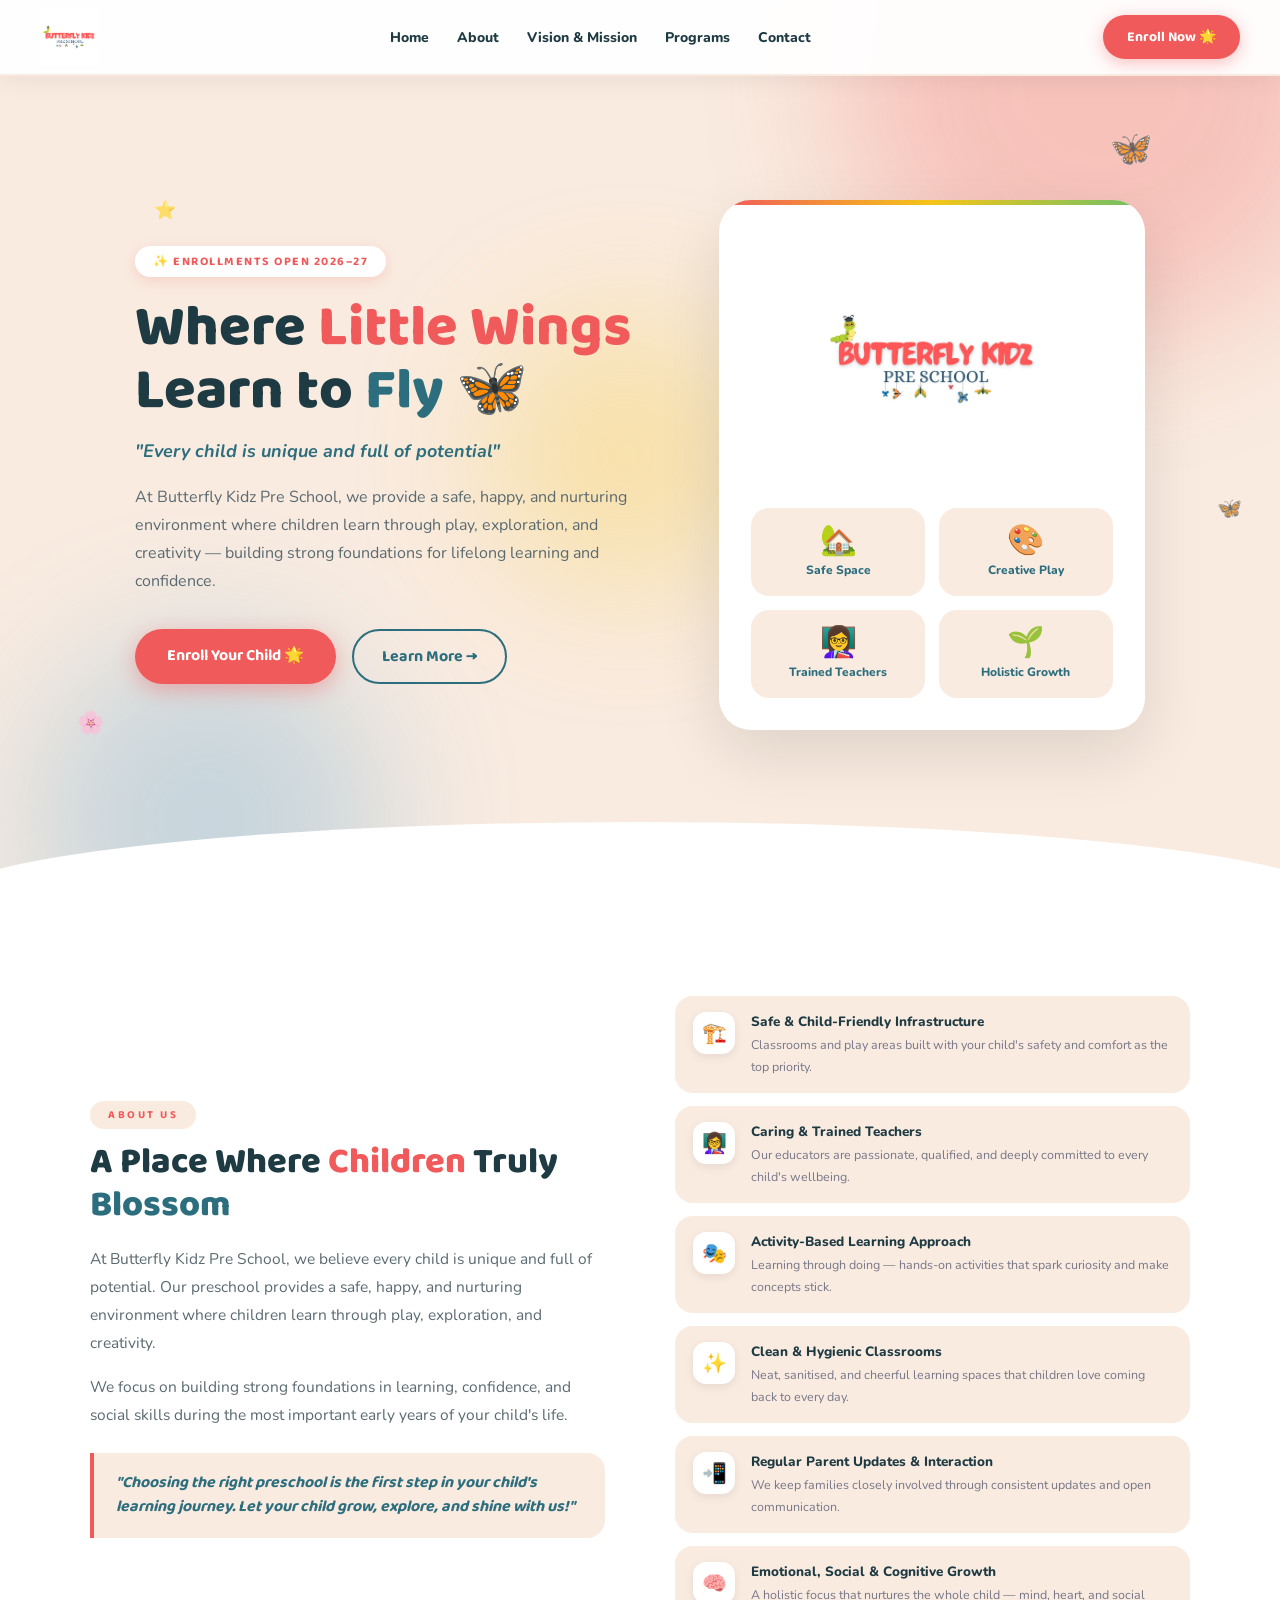
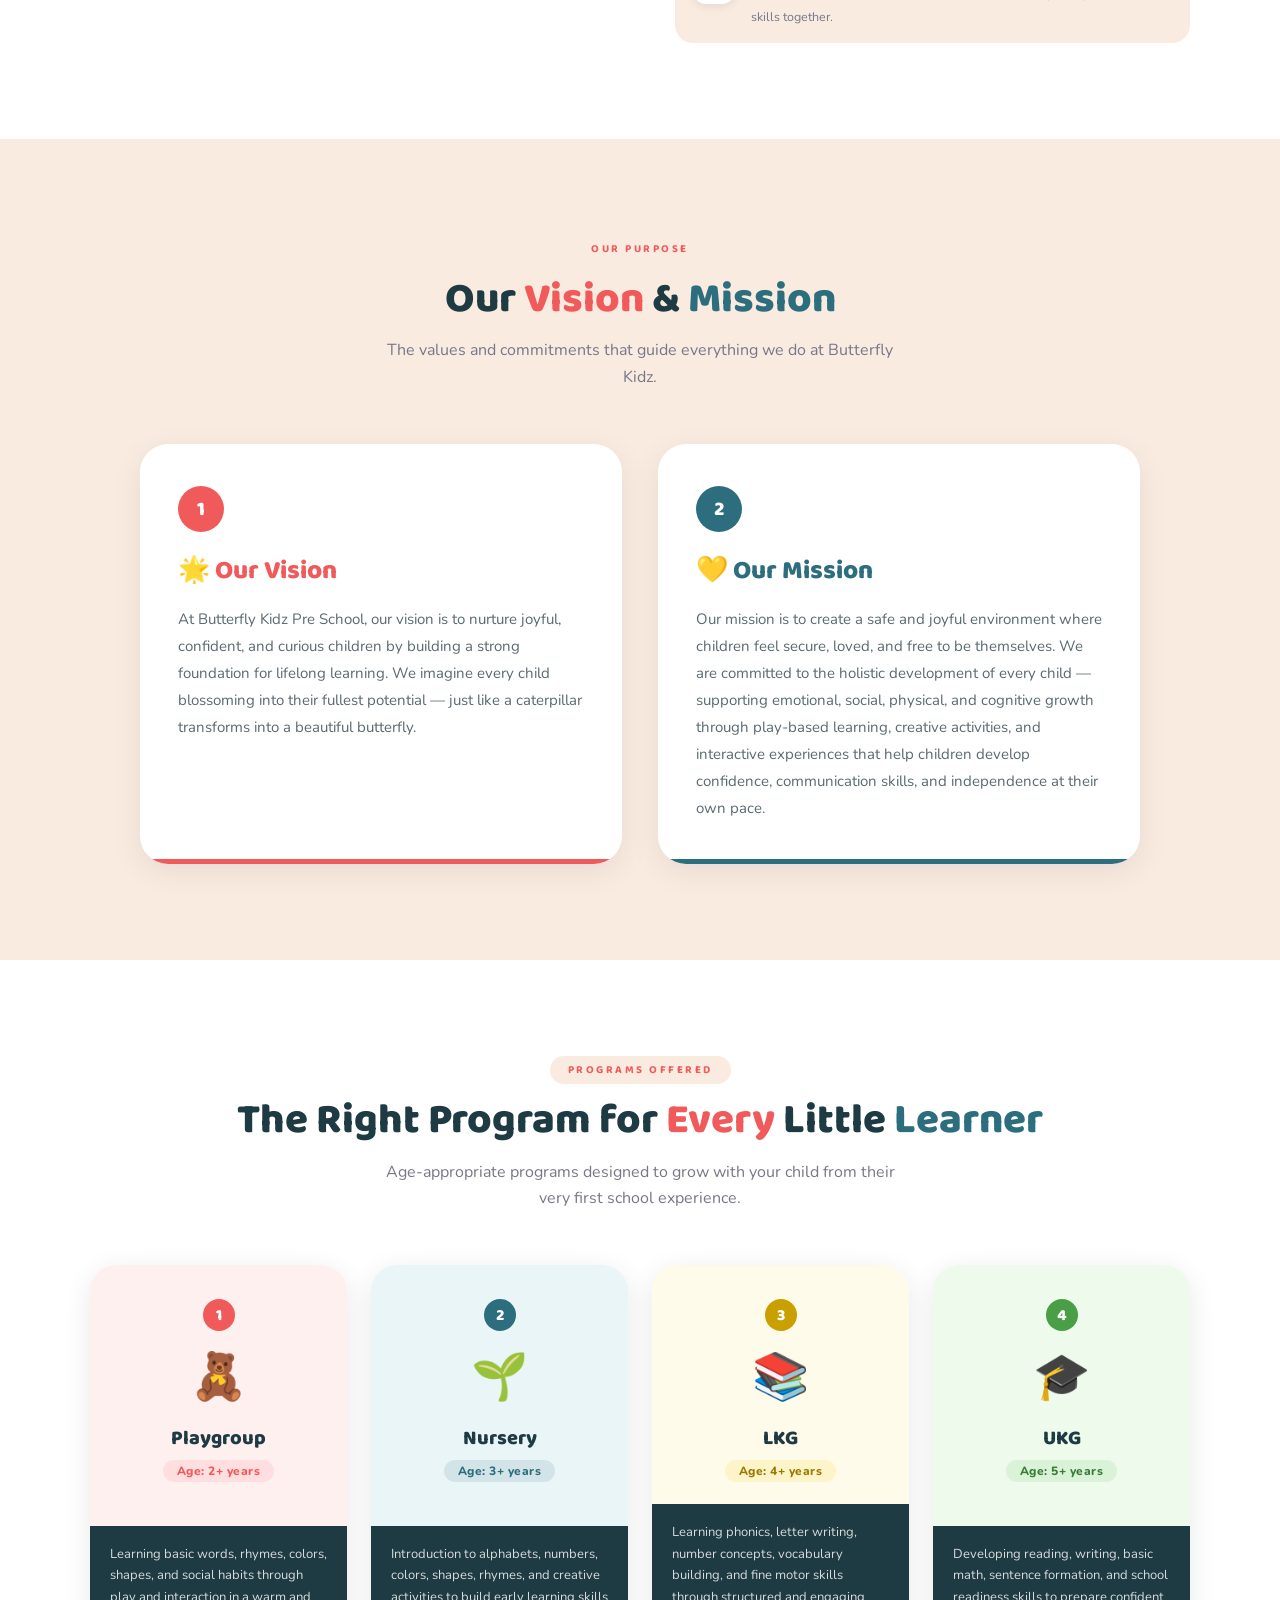
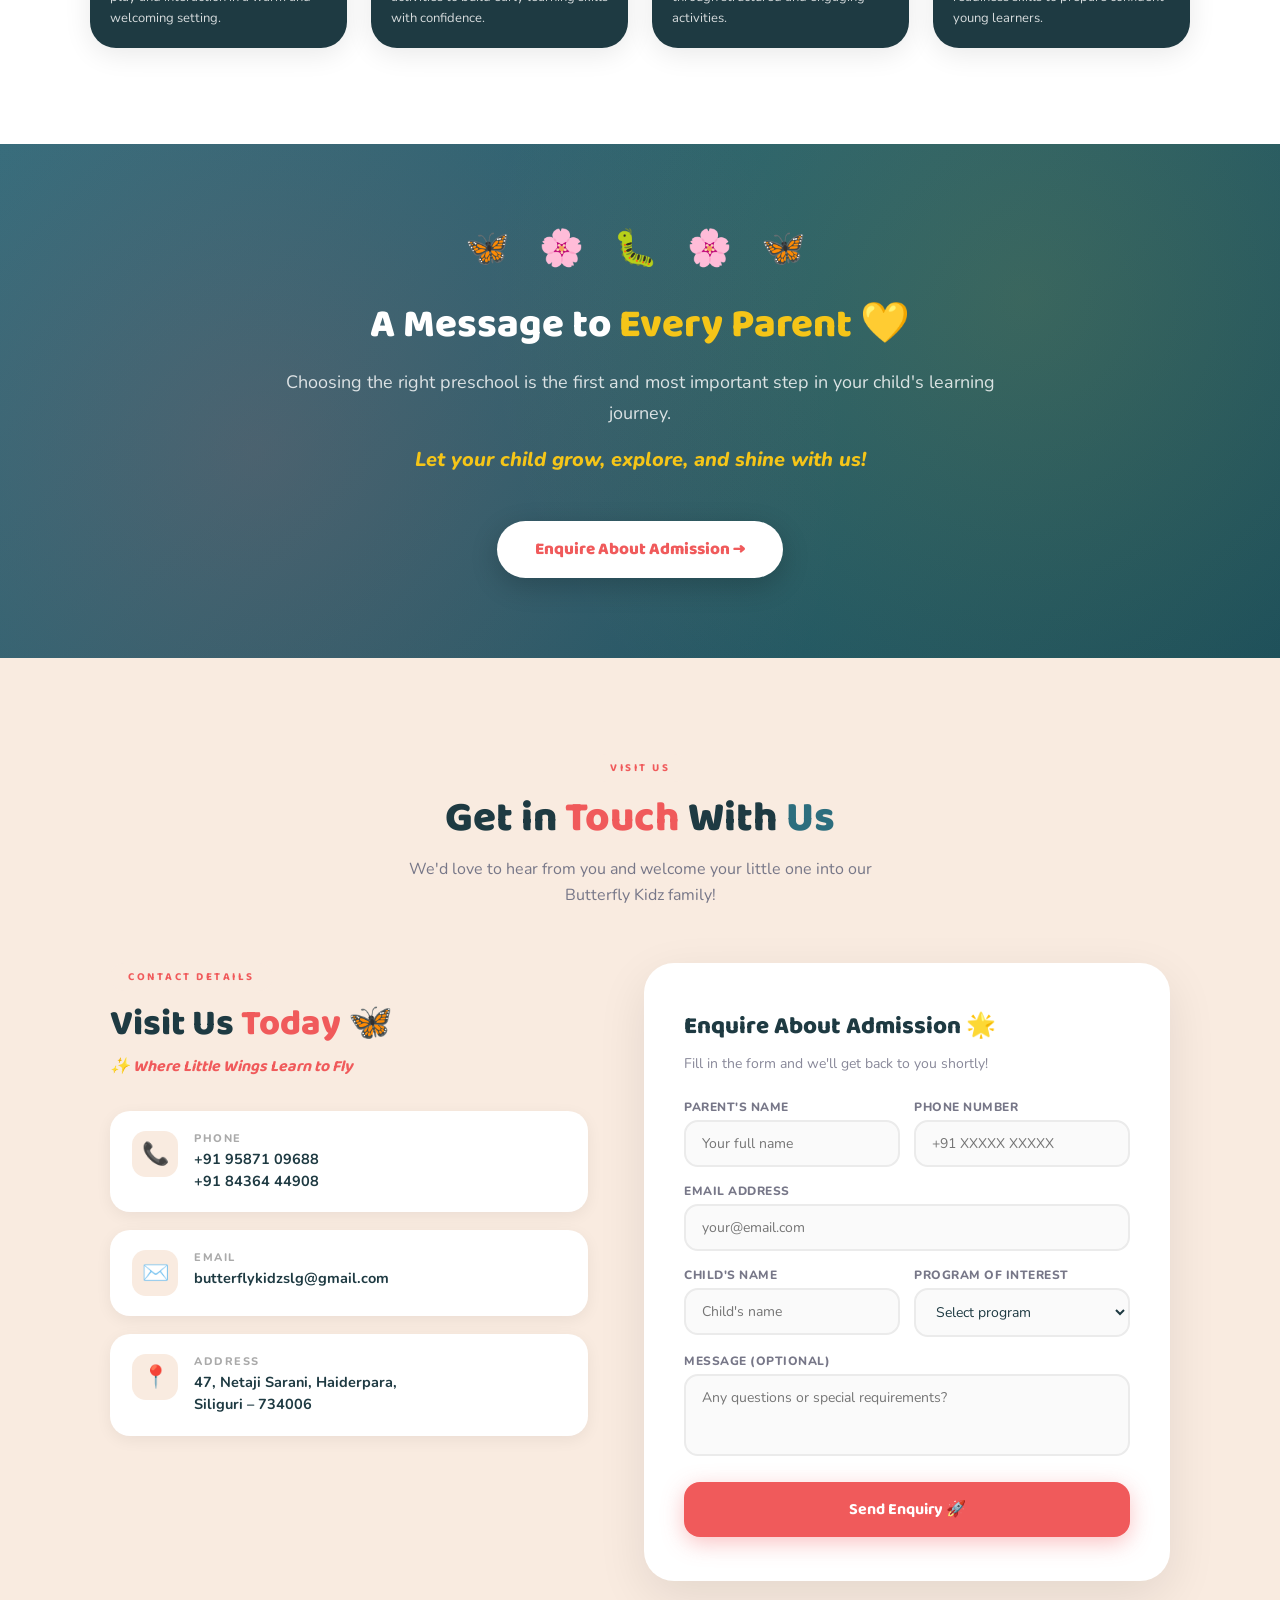
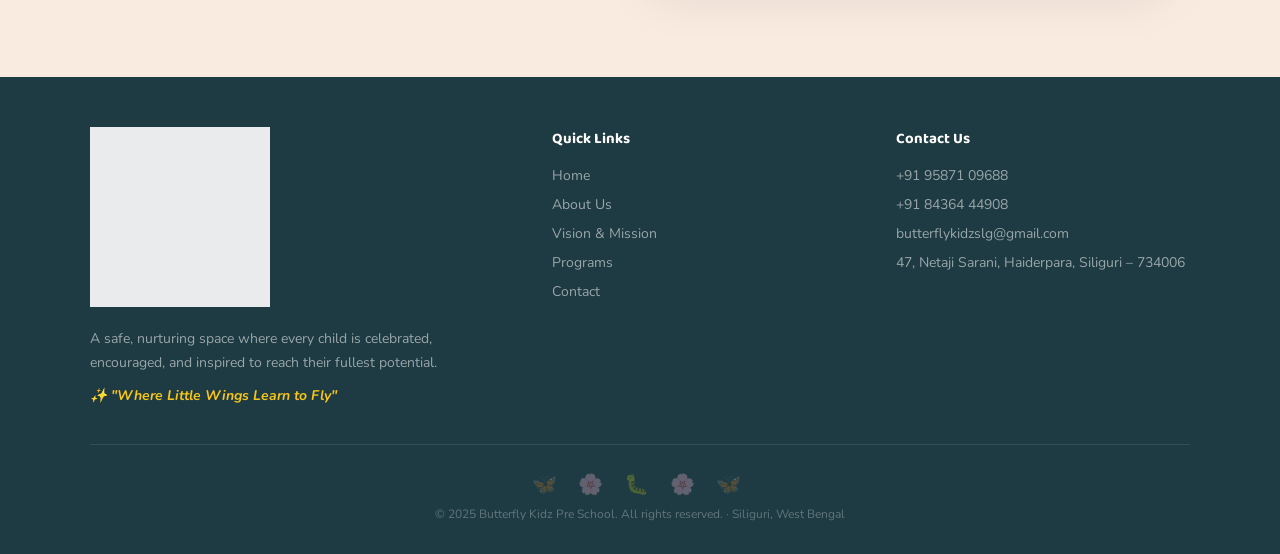
==== index.html @ 3bd00a82 "making it readable" ====
<!DOCTYPE html>
<html lang="en">
<head>
<meta charset="UTF-8">
<meta name="viewport" content="width=device-width, initial-scale=1.0">
<title>Butterfly Kidz Pre School – Where Little Wings Learn to Fly</title>
<link href="https://fonts.googleapis.com/css2?family=Baloo+2:wght@400;600;700;800&family=Nunito:wght@400;500;600;700;800&display=swap" rel="stylesheet">
<link rel="stylesheet" href="assets/css/style.css">
</head>
<body>

<nav>
  <div class="nav-logo">
    <img src="assets/images/Butterfly_kIDZ.png" alt="Butterfly Kidz Pre School Logo">
  </div>
  <ul class="nav-links">
    <li><a href="#hero">Home</a></li>
    <li><a href="#about">About</a></li>
    <li><a href="#vision">Vision & Mission</a></li>
    <li><a href="#programs">Programs</a></li>
    <li><a href="#contact">Contact</a></li>
  </ul>
  <a href="#contact" class="nav-cta">Enroll Now 🌟</a>
</nav>

<!-- HERO -->
<section id="hero">
  <div class="blob blob-1"></div><div class="blob blob-2"></div><div class="blob blob-3"></div>
  <div class="float-el fl-1">🦋</div>
  <div class="float-el fl-2">🌸</div>
  <div class="float-el fl-3">🦋</div>
  <div class="float-el fl-4">⭐</div>
  <div class="hero-inner">
    <div class="hero-text">
      <div class="hero-badge">✨ ENROLLMENTS OPEN 2026–27</div>
      <h1 class="hero-title">Where <span class="r">Little Wings</span><br>Learn to <span class="t">Fly</span> 🦋</h1>
      <p class="hero-motto">"Every child is unique and full of potential"</p>
      <p class="hero-desc">At Butterfly Kidz Pre School, we provide a safe, happy, and nurturing environment where children learn through play, exploration, and creativity — building strong foundations for lifelong learning and confidence.</p>
      <div class="hero-btns">
        <a href="#contact" class="btn-primary">Enroll Your Child 🌟</a>
        <a href="#about" class="btn-secondary">Learn More →</a>
      </div>
    </div>
    <div class="hero-visual">
      <div class="hero-card">
        <div class="hero-logo-wrap">
          <img src="assets/images/Butterfly_kIDZ.png" alt="Butterfly Kidz Pre School">
        </div>
        <div class="pillars">
          <div class="pillar"><div class="pillar-icon">🏡</div><div class="pillar-label">Safe Space</div></div>
          <div class="pillar"><div class="pillar-icon">🎨</div><div class="pillar-label">Creative Play</div></div>
          <div class="pillar"><div class="pillar-icon">👩‍🏫</div><div class="pillar-label">Trained Teachers</div></div>
          <div class="pillar"><div class="pillar-icon">🌱</div><div class="pillar-label">Holistic Growth</div></div>
        </div>
      </div>
    </div>
  </div>
</section>

<!-- ABOUT -->
<section id="about">
  <div class="about-inner">
    <div class="about-text-side reveal">
      <div class="s-tag">ABOUT US</div>
      <h2>A Place Where <span style="color:var(--red)">Children</span> Truly <span style="color:var(--teal)">Blossom</span></h2>
      <p>At Butterfly Kidz Pre School, we believe every child is unique and full of potential. Our preschool provides a safe, happy, and nurturing environment where children learn through play, exploration, and creativity.</p>
      <p>We focus on building strong foundations in learning, confidence, and social skills during the most important early years of your child's life.</p>
      <div class="about-quote">"Choosing the right preschool is the first step in your child's learning journey. Let your child grow, explore, and shine with us!"</div>
    </div>
    <div class="about-features-side reveal reveal-delay-1">
      <div class="features-list">
        <div class="feat-item"><div class="feat-icon-box">🏗️</div><div class="feat-text"><strong>Safe & Child-Friendly Infrastructure</strong><span>Classrooms and play areas built with your child's safety and comfort as the top priority.</span></div></div>
        <div class="feat-item"><div class="feat-icon-box">👩‍🏫</div><div class="feat-text"><strong>Caring & Trained Teachers</strong><span>Our educators are passionate, qualified, and deeply committed to every child's wellbeing.</span></div></div>
        <div class="feat-item"><div class="feat-icon-box">🎭</div><div class="feat-text"><strong>Activity-Based Learning Approach</strong><span>Learning through doing — hands-on activities that spark curiosity and make concepts stick.</span></div></div>
        <div class="feat-item"><div class="feat-icon-box">✨</div><div class="feat-text"><strong>Clean & Hygienic Classrooms</strong><span>Neat, sanitised, and cheerful learning spaces that children love coming back to every day.</span></div></div>
        <div class="feat-item"><div class="feat-icon-box">📲</div><div class="feat-text"><strong>Regular Parent Updates & Interaction</strong><span>We keep families closely involved through consistent updates and open communication.</span></div></div>
        <div class="feat-item"><div class="feat-icon-box">🧠</div><div class="feat-text"><strong>Emotional, Social & Cognitive Growth</strong><span>A holistic focus that nurtures the whole child — mind, heart, and social skills together.</span></div></div>
      </div>
    </div>
  </div>
</section>

<!-- VISION & MISSION -->
<section id="vision">
  <div class="section-head reveal">
    <div class="s-tag">OUR PURPOSE</div>
    <h2 class="s-title">Our <span class="r">Vision</span> &amp; <span class="t">Mission</span></h2>
    <p class="s-sub">The values and commitments that guide everything we do at Butterfly Kidz.</p>
  </div>
  <div class="vm-grid">
    <div class="vm-card vision reveal">
      <div class="vm-badge">1</div>
      <div class="vm-title">🌟 Our Vision</div>
      <p class="vm-text">At Butterfly Kidz Pre School, our vision is to nurture joyful, confident, and curious children by building a strong foundation for lifelong learning. We imagine every child blossoming into their fullest potential — just like a caterpillar transforms into a beautiful butterfly.</p>
    </div>
    <div class="vm-card mission reveal reveal-delay-1">
      <div class="vm-badge">2</div>
      <div class="vm-title">💛 Our Mission</div>
      <p class="vm-text">Our mission is to create a safe and joyful environment where children feel secure, loved, and free to be themselves. We are committed to the holistic development of every child — supporting emotional, social, physical, and cognitive growth through play-based learning, creative activities, and interactive experiences that help children develop confidence, communication skills, and independence at their own pace.</p>
    </div>
  </div>
</section>

<!-- PROGRAMS -->
<section id="programs">
  <div class="section-head reveal">
    <div class="s-tag">PROGRAMS OFFERED</div>
    <h2 class="s-title">The Right Program for <span class="r">Every</span> Little <span class="t">Learner</span></h2>
    <p class="s-sub">Age-appropriate programs designed to grow with your child from their very first school experience.</p>
  </div>
  <div class="programs-grid">
    <div class="prog-card reveal">
      <div class="prog-top">
        <div class="prog-num">1</div>
        <span class="prog-icon">🧸</span>
        <div class="prog-title">Playgroup</div>
        <span class="prog-age">Age: 2+ years</span>
      </div>
      <div class="prog-desc-area"><p>Learning basic words, rhymes, colors, shapes, and social habits through play and interaction in a warm and welcoming setting.</p></div>
    </div>
    <div class="prog-card reveal reveal-delay-1">
      <div class="prog-top">
        <div class="prog-num">2</div>
        <span class="prog-icon">🌱</span>
        <div class="prog-title">Nursery</div>
        <span class="prog-age">Age: 3+ years</span>
      </div>
      <div class="prog-desc-area"><p>Introduction to alphabets, numbers, colors, shapes, rhymes, and creative activities to build early learning skills with confidence.</p></div>
    </div>
    <div class="prog-card reveal reveal-delay-2">
      <div class="prog-top">
        <div class="prog-num">3</div>
        <span class="prog-icon">📚</span>
        <div class="prog-title">LKG</div>
        <span class="prog-age">Age: 4+ years</span>
      </div>
      <div class="prog-desc-area"><p>Learning phonics, letter writing, number concepts, vocabulary building, and fine motor skills through structured and engaging activities.</p></div>
    </div>
    <div class="prog-card reveal reveal-delay-3">
      <div class="prog-top">
        <div class="prog-num">4</div>
        <span class="prog-icon">🎓</span>
        <div class="prog-title">UKG</div>
        <span class="prog-age">Age: 5+ years</span>
      </div>
      <div class="prog-desc-area"><p>Developing reading, writing, basic math, sentence formation, and school readiness skills to prepare confident young learners.</p></div>
    </div>
  </div>
</section>

<!-- MESSAGE TO PARENTS -->
<section id="parents">
  <div class="parents-inner reveal">
    <span class="parents-butterflies">🦋 🌸 🐛 🌸 🦋</span>
    <h2>A Message to <span>Every Parent</span> 💛</h2>
    <p>Choosing the right preschool is the first and most important step in your child's learning journey.</p>
    <p class="highlight">Let your child grow, explore, and shine with us!</p>
    <a href="#contact" class="parents-btn">Enquire About Admission →</a>
  </div>
</section>

<!-- CONTACT -->
<section id="contact">
  <div class="section-head reveal">
    <div class="s-tag">VISIT US</div>
    <h2 class="s-title">Get in <span class="r">Touch</span> With <span class="t">Us</span></h2>
    <p class="s-sub">We'd love to hear from you and welcome your little one into our Butterfly Kidz family!</p>
  </div>
  <div class="contact-inner">
    <div class="contact-info-side reveal">
      <div class="s-tag">CONTACT DETAILS</div>
      <h2>Visit Us <span style="color:var(--red)">Today</span> 🦋</h2>
      <p class="motto-line">✨ Where Little Wings Learn to Fly</p>
      <div class="c-items">
        <div class="c-item"><div class="c-ico">📞</div><div class="c-info"><p class="label">Phone</p><p class="val">+91 95871 09688<br>+91 84364 44908</p></div></div>
        <div class="c-item"><div class="c-ico">✉️</div><div class="c-info"><p class="label">Email</p><p class="val">butterflykidzslg@gmail.com</p></div></div>
        <div class="c-item"><div class="c-ico">📍</div><div class="c-info"><p class="label">Address</p><p class="val">47, Netaji Sarani, Haiderpara,<br>Siliguri – 734006</p></div></div>
      </div>
    </div>
    <div class="contact-form-side reveal reveal-delay-1">
      <h3>Enquire About Admission 🌟</h3>
      <p class="sub">Fill in the form and we'll get back to you shortly!</p>
      <div class="fg-row">
        <div class="fg"><label>Parent's Name</label><input type="text" placeholder="Your full name"></div>
        <div class="fg"><label>Phone Number</label><input type="tel" placeholder="+91 XXXXX XXXXX"></div>
      </div>
      <div class="fg"><label>Email Address</label><input type="email" placeholder="your@email.com"></div>
      <div class="fg-row">
        <div class="fg"><label>Child's Name</label><input type="text" placeholder="Child's name"></div>
        <div class="fg"><label>Program of Interest</label>
          <select>
            <option value="">Select program</option>
            <option>Playgroup (2+ years)</option>
            <option>Nursery (3+ years)</option>
            <option>LKG (4+ years)</option>
            <option>UKG (5+ years)</option>
          </select>
        </div>
      </div>
      <div class="fg"><label>Message (Optional)</label><textarea placeholder="Any questions or special requirements?"></textarea></div>
      <button class="submit-btn" onclick="handleSubmit(this)">Send Enquiry 🚀</button>
    </div>
  </div>
</section>

<!-- FOOTER -->
<footer>
  <div class="footer-inner">
    <div class="footer-brand">
      <img src="assets/images/Butterfly_kIDZ.png" alt="Butterfly Kidz Pre School">
      <p>A safe, nurturing space where every child is celebrated, encouraged, and inspired to reach their fullest potential.</p>
      <p class="motto-f">✨ "Where Little Wings Learn to Fly"</p>
    </div>
    <div class="footer-col">
      <h4>Quick Links</h4>
      <ul>
        <li><a href="#hero">Home</a></li>
        <li><a href="#about">About Us</a></li>
        <li><a href="#vision">Vision & Mission</a></li>
        <li><a href="#programs">Programs</a></li>
        <li><a href="#contact">Contact</a></li>
      </ul>
    </div>
    <div class="footer-col">
      <h4>Contact Us</h4>
      <ul>
        <li>+91 95871 09688</li>
        <li>+91 84364 44908</li>
        <li>butterflykidzslg@gmail.com</li>
        <li>47, Netaji Sarani, Haiderpara, Siliguri – 734006</li>
      </ul>
    </div>
  </div>
  <div class="footer-bottom">
    <span class="footer-bflies">🦋 🌸 🐛 🌸 🦋</span>
    © 2025 Butterfly Kidz Pre School. All rights reserved. · Siliguri, West Bengal
  </div>
</footer>

<script>
  const obs = new IntersectionObserver((entries) => {
    entries.forEach(e => { if (e.isIntersecting) { e.target.classList.add('visible'); obs.unobserve(e.target); } });
  }, { threshold: 0.1 });
  document.querySelectorAll('.reveal').forEach(el => obs.observe(el));

  function handleSubmit(btn) {
    btn.textContent = "✅ Enquiry Sent! We'll be in touch soon.";
    btn.style.background = '#6DBF67';
    btn.disabled = true;
    setTimeout(() => { btn.textContent = 'Send Enquiry 🚀'; btn.style.background = ''; btn.disabled = false; }, 4000);
  }
</script>
</body>
</html>
---- assets/css/style.css ----
:root {
    --red: #F05A5B;
    --teal: #2D6E7E;
    --peach: #F9EBE0;
    --peach2: #F2D9C8;
    --yellow: #F5C518;
    --green: #6DBF67;
    --blue: #4A9FD4;
    --dark: #1E3A42;
    --white: #FFFFFF;
  }
  * { margin: 0; padding: 0; box-sizing: border-box; }
  html { scroll-behavior: smooth; }
  body { font-family: 'Nunito', sans-serif; background: var(--white); color: var(--dark); overflow-x: hidden; }

  /* NAV */
  nav {
    position: fixed; top: 0; left: 0; right: 0; z-index: 100;
    background: rgba(255,255,255,0.95); backdrop-filter: blur(14px);
    border-bottom: 2px solid var(--peach); padding: 8px 40px;
    display: flex; align-items: center; justify-content: space-between;
    box-shadow: 0 2px 24px rgba(0,0,0,0.07);
  }
  .nav-logo img { height: 58px; object-fit: contain; display: block; }
  .nav-links { display: flex; gap: 28px; list-style: none; }
  .nav-links a {
    text-decoration: none; color: var(--dark); font-weight: 800; font-size: 14px;
    transition: color 0.2s; position: relative;
  }
  .nav-links a::after {
    content: ''; position: absolute; bottom: -4px; left: 0; right: 0; height: 2.5px;
    background: var(--red); transform: scaleX(0); transition: transform 0.25s; border-radius: 4px;
  }
  .nav-links a:hover { color: var(--red); }
  .nav-links a:hover::after { transform: scaleX(1); }
  .nav-cta {
    background: var(--red); color: white; border: none; padding: 11px 24px; border-radius: 50px;
    font-family: 'Baloo 2', cursive; font-weight: 700; font-size: 14px; cursor: pointer;
    transition: all 0.2s; text-decoration: none; box-shadow: 0 4px 16px rgba(240,90,91,0.38);
  }
  .nav-cta:hover { background: var(--teal); transform: translateY(-2px); }

  /* HERO */
  #hero {
    min-height: 100vh; background: var(--peach); padding-top: 80px;
    display: flex; align-items: center; position: relative; overflow: hidden;
  }
  #hero::after {
    content: ''; position: absolute; bottom: -2px; left: 0; right: 0; height: 80px;
    background: white; clip-path: ellipse(55% 100% at 50% 100%);
  }
  .blob { position: absolute; border-radius: 50%; filter: blur(72px); opacity: 0.28; }
  .blob-1 { width: 520px; height: 520px; background: var(--red); top: -180px; right: -80px; }
  .blob-2 { width: 360px; height: 360px; background: var(--blue); bottom: -100px; left: 2%; }
  .blob-3 { width: 280px; height: 280px; background: var(--yellow); top: 35%; left: 38%; }
  .float-el {
    position: absolute; pointer-events: none; font-size: 28px; opacity: 0.7; user-select: none;
    animation: floatEl 4s ease-in-out infinite;
  }
  .fl-1 { top: 14%; right: 10%; animation-delay: 0s; font-size: 34px; }
  .fl-2 { bottom: 18%; left: 6%; animation-delay: 1.2s; font-size: 22px; }
  .fl-3 { top: 55%; right: 3%; animation-delay: 2.4s; font-size: 20px; }
  .fl-4 { top: 22%; left: 12%; animation-delay: 0.6s; font-size: 18px; }
  @keyframes floatEl {
    0%, 100% { transform: translate(0,0) rotate(-4deg); }
    40% { transform: translate(8px,-14px) rotate(6deg); }
    70% { transform: translate(-5px,6px) rotate(-2deg); }
  }
  .hero-inner {
    max-width: 1200px; margin: 0 auto; padding: 60px 40px 110px;
    display: grid; grid-template-columns: 1.1fr 0.9fr; gap: 64px;
    align-items: center; position: relative; z-index: 1;
  }
  .hero-badge {
    display: inline-flex; align-items: center; gap: 6px; background: white; color: var(--red);
    font-family: 'Baloo 2', cursive; font-weight: 700; font-size: 12px; letter-spacing: 1.5px;
    padding: 6px 18px; border-radius: 50px; margin-bottom: 20px;
    box-shadow: 0 4px 14px rgba(240,90,91,0.18); animation: fadeUp 0.6s ease both;
  }
  .hero-title {
    font-family: 'Baloo 2', cursive; font-weight: 800;
    font-size: clamp(36px, 4.5vw, 58px); line-height: 1.1; color: var(--dark);
    animation: fadeUp 0.7s 0.08s ease both;
  }
  .hero-title .r { color: var(--red); }
  .hero-title .t { color: var(--teal); }
  .hero-motto {
    font-size: 18px; color: var(--teal); font-weight: 700; margin: 16px 0 20px;
    font-style: italic; animation: fadeUp 0.7s 0.16s ease both;
  }
  .hero-desc {
    font-size: 16px; line-height: 1.75; color: #5a6a70;
    animation: fadeUp 0.7s 0.24s ease both; max-width: 520px;
  }
  .hero-btns {
    display: flex; gap: 16px; margin-top: 34px; flex-wrap: wrap;
    animation: fadeUp 0.7s 0.32s ease both;
  }
  .btn-primary {
    background: var(--red); color: white; border: none; padding: 14px 32px; border-radius: 50px;
    font-family: 'Baloo 2', cursive; font-weight: 700; font-size: 16px; cursor: pointer;
    transition: all 0.25s; text-decoration: none; display: inline-block;
    box-shadow: 0 6px 22px rgba(240,90,91,0.42);
  }
  .btn-primary:hover { transform: translateY(-3px); box-shadow: 0 12px 30px rgba(240,90,91,0.48); }
  .btn-secondary {
    background: transparent; color: var(--teal); border: 2.5px solid var(--teal);
    padding: 13px 28px; border-radius: 50px;
    font-family: 'Baloo 2', cursive; font-weight: 700; font-size: 16px;
    cursor: pointer; transition: all 0.25s; text-decoration: none; display: inline-block;
  }
  .btn-secondary:hover { background: var(--teal); color: white; transform: translateY(-3px); }
  .hero-visual { animation: fadeUp 0.8s 0.18s ease both; }
  .hero-card {
    background: white; border-radius: 32px; padding: 36px 32px 32px;
    box-shadow: 0 24px 64px rgba(0,0,0,0.11); position: relative; overflow: hidden;
  }
  .hero-card::before {
    content: ''; position: absolute; top: 0; left: 0; right: 0; height: 5px;
    background: linear-gradient(90deg,var(--red),var(--yellow),var(--green),var(--blue),var(--red));
    background-size: 200%; animation: shimmer 3s linear infinite;
  }
  @keyframes shimmer { 0%{background-position:0%} 100%{background-position:200%} }
  .hero-logo-wrap { text-align: center; margin-bottom: 28px; padding-top: 8px; }
  .hero-logo-wrap img { max-width: 230px; width: 100%; height: auto; object-fit: contain; }
  .pillars { display: grid; grid-template-columns: 1fr 1fr; gap: 14px; }
  .pillar {
    background: var(--peach); border-radius: 18px; padding: 18px 14px; text-align: center;
    transition: transform 0.2s, box-shadow 0.2s; cursor: default;
  }
  .pillar:hover { transform: translateY(-5px); box-shadow: 0 8px 24px rgba(0,0,0,0.1); }
  .pillar-icon { font-size: 30px; line-height: 1; }
  .pillar-label { font-size: 12px; color: var(--teal); font-weight: 800; margin-top: 6px; }

  /* SECTION COMMONS */
  .section-head { text-align: center; margin-bottom: 54px; }
  .s-tag {
    display: inline-block; background: var(--peach); color: var(--red);
    font-family: 'Baloo 2', cursive; font-weight: 700; font-size: 11px;
    letter-spacing: 2.5px; padding: 5px 18px; border-radius: 50px; margin-bottom: 12px;
  }
  .s-title { font-family: 'Baloo 2', cursive; font-size: clamp(26px,3.5vw,42px); font-weight: 800; color: var(--dark); line-height: 1.2; }
  .s-title .r { color: var(--red); }
  .s-title .t { color: var(--teal); }
  .s-sub { font-size: 16px; color: #778; margin-top: 12px; max-width: 520px; margin-left: auto; margin-right: auto; line-height: 1.65; }

  /* ABOUT */
  #about { background: white; padding: 96px 40px; }
  .about-inner { max-width: 1100px; margin: 0 auto; display: grid; grid-template-columns: 1fr 1fr; gap: 70px; align-items: center; }
  .about-text-side .s-tag { display: inline-block; margin-bottom: 12px; }
  .about-text-side h2 { font-family: 'Baloo 2', cursive; font-size: clamp(24px,3vw,36px); font-weight: 800; color: var(--dark); line-height: 1.2; margin-bottom: 18px; }
  .about-text-side p { font-size: 15.5px; line-height: 1.8; color: #5a6a70; margin-bottom: 16px; }
  .about-quote {
    background: var(--peach); border-left: 4px solid var(--red);
    border-radius: 0 18px 18px 0; padding: 18px 22px; margin-top: 24px;
    font-family: 'Baloo 2', cursive; font-size: 16px; color: var(--teal); font-weight: 700; font-style: italic; line-height: 1.55;
  }
  .features-list { display: flex; flex-direction: column; gap: 13px; }
  .feat-item {
    display: flex; align-items: flex-start; gap: 16px;
    background: var(--peach); border-radius: 18px; padding: 16px 18px;
    transition: transform 0.2s, box-shadow 0.2s;
  }
  .feat-item:hover { transform: translateX(6px); box-shadow: 0 6px 20px rgba(0,0,0,0.08); }
  .feat-icon-box {
    width: 42px; height: 42px; border-radius: 13px;
    display: flex; align-items: center; justify-content: center;
    font-size: 20px; flex-shrink: 0; background: white; box-shadow: 0 3px 10px rgba(0,0,0,0.08);
  }
  .feat-text strong { font-size: 13.5px; font-weight: 800; color: var(--dark); display: block; margin-bottom: 2px; }
  .feat-text span { font-size: 12.5px; color: #778; line-height: 1.45; }

  /* VISION MISSION */
  #vision { background: var(--peach); padding: 96px 40px; }
  .vm-grid { max-width: 1000px; margin: 0 auto; display: grid; grid-template-columns: 1fr 1fr; gap: 36px; }
  .vm-card {
    background: white; border-radius: 28px; padding: 42px 38px;
    box-shadow: 0 8px 32px rgba(0,0,0,0.07); position: relative; overflow: hidden;
    transition: transform 0.3s;
  }
  .vm-card:hover { transform: translateY(-6px); }
  .vm-card::after { content: ''; position: absolute; bottom: 0; left: 0; right: 0; height: 5px; border-radius: 0 0 28px 28px; }
  .vm-card.vision::after { background: var(--red); }
  .vm-card.mission::after { background: var(--teal); }
  .vm-badge {
    display: inline-flex; align-items: center; justify-content: center;
    width: 46px; height: 46px; border-radius: 50%; font-size: 20px;
    margin-bottom: 18px; font-family: 'Baloo 2', cursive; font-weight: 800; color: white;
  }
  .vm-card.vision .vm-badge { background: var(--red); }
  .vm-card.mission .vm-badge { background: var(--teal); }
  .vm-title { font-family: 'Baloo 2', cursive; font-size: 26px; font-weight: 800; margin-bottom: 14px; }
  .vm-card.vision .vm-title { color: var(--red); }
  .vm-card.mission .vm-title { color: var(--teal); }
  .vm-text { font-size: 15px; line-height: 1.8; color: #5a6a70; }

  /* PROGRAMS */
  #programs { background: white; padding: 96px 40px; }
  .programs-grid { max-width: 1100px; margin: 0 auto; display: grid; grid-template-columns: repeat(4,1fr); gap: 24px; }
  .prog-card {
    border-radius: 26px; overflow: hidden; box-shadow: 0 6px 28px rgba(0,0,0,0.09);
    transition: transform 0.3s, box-shadow 0.3s; display: flex; flex-direction: column;
  }
  .prog-card:hover { transform: translateY(-10px); box-shadow: 0 18px 48px rgba(0,0,0,0.14); }
  .prog-top { padding: 34px 24px 22px; text-align: center; flex: 1; }
  .prog-num {
    width: 32px; height: 32px; border-radius: 50%;
    font-family: 'Baloo 2', cursive; font-size: 16px; font-weight: 800; color: white;
    display: flex; align-items: center; justify-content: center; margin: 0 auto 14px;
  }
  .prog-icon { font-size: 46px; margin-bottom: 14px; display: block; }
  .prog-title { font-family: 'Baloo 2', cursive; font-size: 20px; font-weight: 800; color: var(--dark); }
  .prog-age {
    display: inline-block; margin-top: 6px; padding: 3px 14px;
    border-radius: 50px; font-size: 12px; font-weight: 800; letter-spacing: 0.5px;
  }
  .prog-desc-area { background: var(--dark); padding: 18px 20px; }
  .prog-desc-area p { color: rgba(255,255,255,0.82); font-size: 13px; line-height: 1.65; }
  .prog-card:nth-child(1) .prog-top { background:#FFF0F0; }
  .prog-card:nth-child(1) .prog-num { background:var(--red); }
  .prog-card:nth-child(1) .prog-age { background:rgba(240,90,91,0.12); color:var(--red); }
  .prog-card:nth-child(2) .prog-top { background:#EAF5F8; }
  .prog-card:nth-child(2) .prog-num { background:var(--teal); }
  .prog-card:nth-child(2) .prog-age { background:rgba(45,110,126,0.12); color:var(--teal); }
  .prog-card:nth-child(3) .prog-top { background:#FFFBEA; }
  .prog-card:nth-child(3) .prog-num { background:#c9a000; }
  .prog-card:nth-child(3) .prog-age { background:rgba(245,197,24,0.15); color:#9a7a00; }
  .prog-card:nth-child(4) .prog-top { background:#EDFAEC; }
  .prog-card:nth-child(4) .prog-num { background:#4a9f46; }
  .prog-card:nth-child(4) .prog-age { background:rgba(109,191,103,0.15); color:#3a7d37; }

  /* PARENT MSG */
  #parents {
    background: linear-gradient(135deg, var(--teal) 0%, #1a4e5c 100%);
    padding: 80px 40px; text-align: center; position: relative; overflow: hidden;
  }
  #parents::before {
    content: ''; position: absolute; inset: 0;
    background: radial-gradient(circle at 20% 60%, rgba(240,90,91,0.18) 0%, transparent 55%),
                radial-gradient(circle at 80% 30%, rgba(245,197,24,0.12) 0%, transparent 50%);
  }
  .parents-inner { max-width: 720px; margin: 0 auto; position: relative; z-index: 1; }
  .parents-butterflies { font-size: 36px; letter-spacing: 10px; margin-bottom: 28px; display: block; }
  .parents-inner h2 { font-family: 'Baloo 2', cursive; font-size: clamp(26px,4vw,40px); font-weight: 800; color: white; margin-bottom: 18px; line-height: 1.2; }
  .parents-inner h2 span { color: var(--yellow); }
  .parents-inner p { font-size: 18px; color: rgba(255,255,255,0.82); line-height: 1.75; margin-bottom: 12px; }
  .parents-inner .highlight { color: var(--yellow); font-weight: 800; font-style: italic; font-size: 20px; }
  .parents-btn {
    display: inline-block; margin-top: 32px; background: white; color: var(--red);
    padding: 15px 38px; border-radius: 50px;
    font-family: 'Baloo 2', cursive; font-weight: 800; font-size: 17px;
    text-decoration: none; transition: all 0.25s; box-shadow: 0 8px 28px rgba(0,0,0,0.2);
  }
  .parents-btn:hover { background: var(--red); color: white; transform: translateY(-4px); }

  /* CONTACT */
  #contact { background: var(--peach); padding: 96px 40px; }
  .contact-inner { max-width: 1060px; margin: 0 auto; display: grid; grid-template-columns: 1fr 1.1fr; gap: 56px; align-items: start; }
  .contact-info-side .s-tag { display: inline-block; margin-bottom: 12px; }
  .contact-info-side h2 { font-family: 'Baloo 2', cursive; font-size: clamp(24px,3vw,36px); font-weight: 800; color: var(--dark); margin-bottom: 8px; line-height: 1.2; }
  .contact-info-side .motto-line { font-family: 'Baloo 2', cursive; color: var(--red); font-size: 16px; font-weight: 700; font-style: italic; margin-bottom: 32px; }
  .c-items { display: flex; flex-direction: column; gap: 18px; }
  .c-item {
    display: flex; align-items: flex-start; gap: 16px;
    background: white; border-radius: 20px; padding: 20px 22px;
    box-shadow: 0 4px 16px rgba(0,0,0,0.06); transition: transform 0.2s;
  }
  .c-item:hover { transform: translateX(5px); }
  .c-ico { width: 46px; height: 46px; border-radius: 14px; background: var(--peach); display: flex; align-items: center; justify-content: center; font-size: 22px; flex-shrink: 0; }
  .c-info p.label { font-size: 11px; font-weight: 800; color: #aaa; letter-spacing: 1.5px; text-transform: uppercase; }
  .c-info p.val { font-size: 14.5px; font-weight: 700; color: var(--dark); margin-top: 3px; line-height: 1.5; }
  .contact-form-side { background: white; border-radius: 30px; padding: 44px 40px; box-shadow: 0 16px 50px rgba(0,0,0,0.09); }
  .contact-form-side h3 { font-family: 'Baloo 2', cursive; font-size: 24px; font-weight: 800; color: var(--dark); margin-bottom: 8px; }
  .contact-form-side p.sub { font-size: 14px; color: #889; margin-bottom: 26px; }
  .fg { margin-bottom: 16px; }
  .fg label { display: block; font-size: 12px; font-weight: 800; color: #778; margin-bottom: 5px; letter-spacing: 0.5px; text-transform: uppercase; }
  .fg input, .fg textarea, .fg select {
    width: 100%; padding: 12px 16px; border: 2px solid #EBEBEB; border-radius: 14px;
    font-family: 'Nunito', sans-serif; font-size: 14px; color: var(--dark);
    background: #FAFAFA; outline: none; transition: border-color 0.2s; resize: none;
  }
  .fg input:focus, .fg textarea:focus, .fg select:focus { border-color: var(--teal); background: white; }
  .fg textarea { height: 82px; }
  .fg-row { display: grid; grid-template-columns: 1fr 1fr; gap: 14px; }
  .submit-btn {
    width: 100%; background: var(--red); color: white; border: none;
    padding: 15px; border-radius: 16px; margin-top: 4px;
    font-family: 'Baloo 2', cursive; font-weight: 700; font-size: 16px;
    cursor: pointer; transition: all 0.25s; box-shadow: 0 6px 22px rgba(240,90,91,0.36);
  }
  .submit-btn:hover { background: var(--teal); transform: translateY(-2px); }

  /* FOOTER */
  footer { background: var(--dark); padding: 50px 40px 32px; }
  .footer-inner {
    max-width: 1100px; margin: 0 auto;
    display: grid; grid-template-columns: 1.4fr 1fr 1fr; gap: 50px;
    padding-bottom: 36px; border-bottom: 1px solid rgba(255,255,255,0.1); margin-bottom: 26px;
  }
  .footer-brand img { max-width: 180px; filter: brightness(10); opacity: 0.9; margin-bottom: 14px; }
  .footer-brand p { color: rgba(255,255,255,0.55); font-size: 14px; line-height: 1.7; }
  .footer-brand .motto-f { color: var(--yellow); font-style: italic; font-weight: 700; margin-top: 10px; font-size: 14px; }
  .footer-col h4 { font-family: 'Baloo 2', cursive; font-weight: 700; color: white; margin-bottom: 14px; font-size: 15px; }
  .footer-col ul { list-style: none; display: flex; flex-direction: column; gap: 8px; }
  .footer-col ul li a { text-decoration: none; color: rgba(255,255,255,0.55); font-size: 14px; transition: color 0.2s; }
  .footer-col ul li a:hover { color: var(--yellow); }
  .footer-col ul li { color: rgba(255,255,255,0.55); font-size: 14px; line-height: 1.5; }
  .footer-bottom { text-align: center; color: rgba(255,255,255,0.3); font-size: 12px; }
  .footer-bflies { font-size: 20px; letter-spacing: 8px; display: block; margin-bottom: 8px; }

  /* ANIMATIONS */
  @keyframes fadeUp { from{opacity:0;transform:translateY(28px)} to{opacity:1;transform:translateY(0)} }
  .reveal { opacity:0; transform:translateY(32px); transition: opacity 0.65s ease, transform 0.65s ease; }
  .reveal.visible { opacity:1; transform:translateY(0); }
  .reveal-delay-1 { transition-delay: 0.1s; }
  .reveal-delay-2 { transition-delay: 0.2s; }
  .reveal-delay-3 { transition-delay: 0.3s; }

  /* RESPONSIVE */
  @media (max-width: 900px) {
    .hero-inner, .about-inner, .vm-grid, .contact-inner { grid-template-columns:1fr; gap:40px; }
    .programs-grid { grid-template-columns:1fr 1fr; }
    .footer-inner { grid-template-columns:1fr; gap:30px; }
    nav { padding:10px 20px; }
    .nav-links { display:none; }
    .hero-inner { text-align:center; padding-bottom:120px; }
    .hero-btns { justify-content:center; }
    .hero-desc { margin:0 auto; }
    #about, #vision, #programs, #contact { padding:64px 24px; }
    .section-head { margin-bottom:36px; }
  }
  @media (max-width: 520px) {
    .programs-grid { grid-template-columns:1fr; }
    .contact-form-side { padding:28px 22px; }
    .fg-row { grid-template-columns:1fr; }
  }
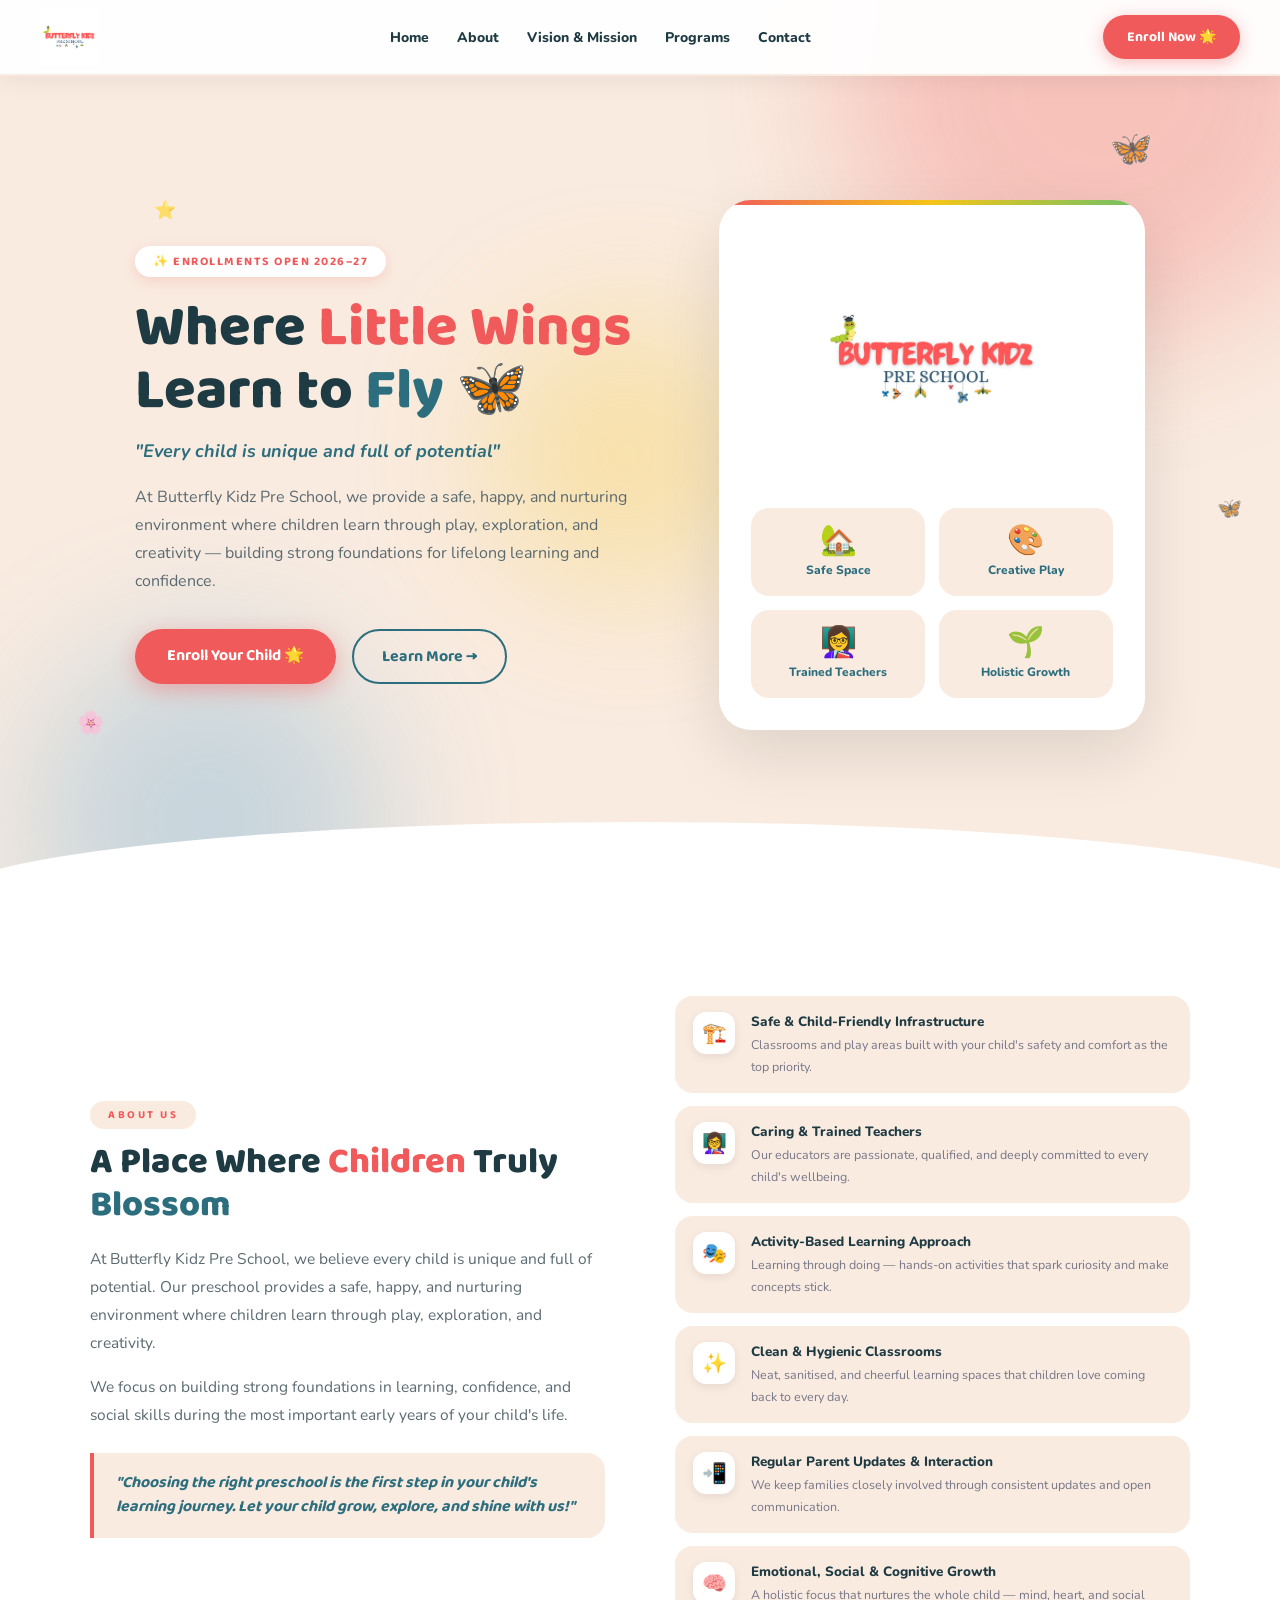
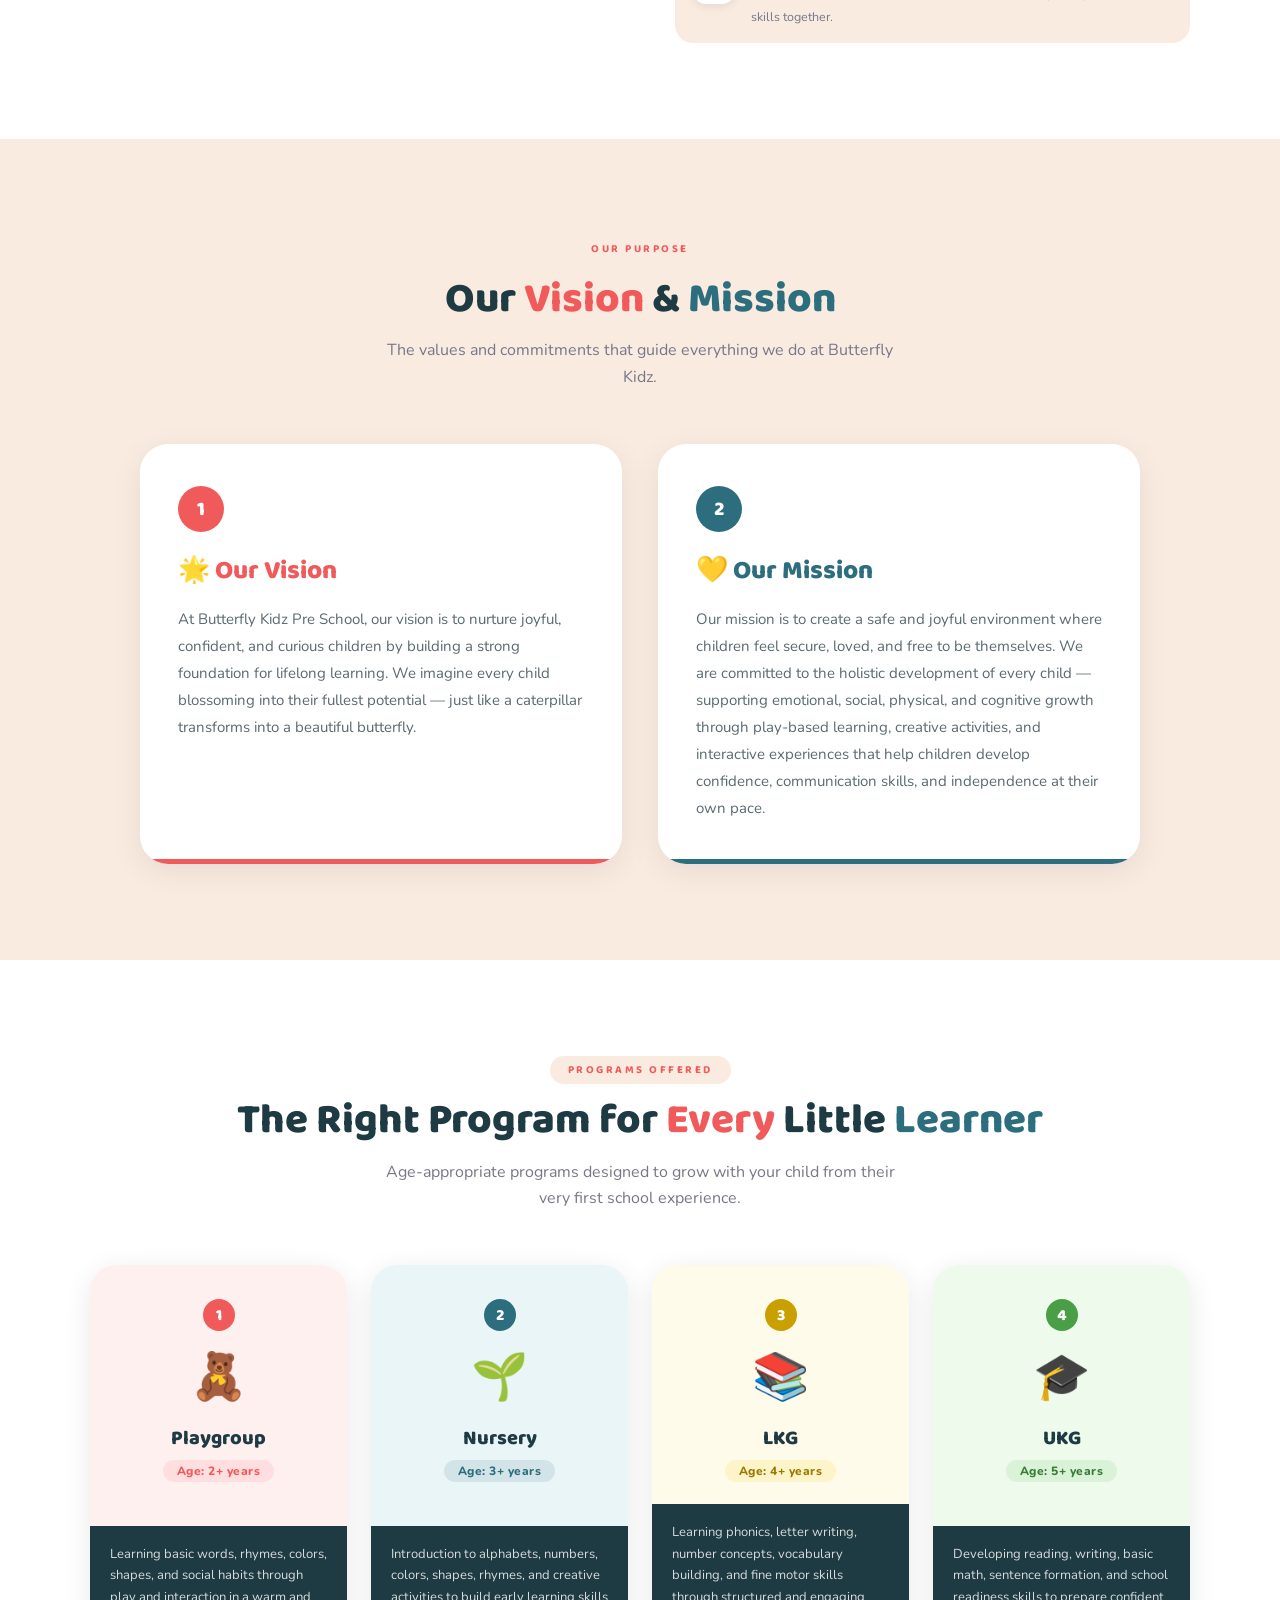
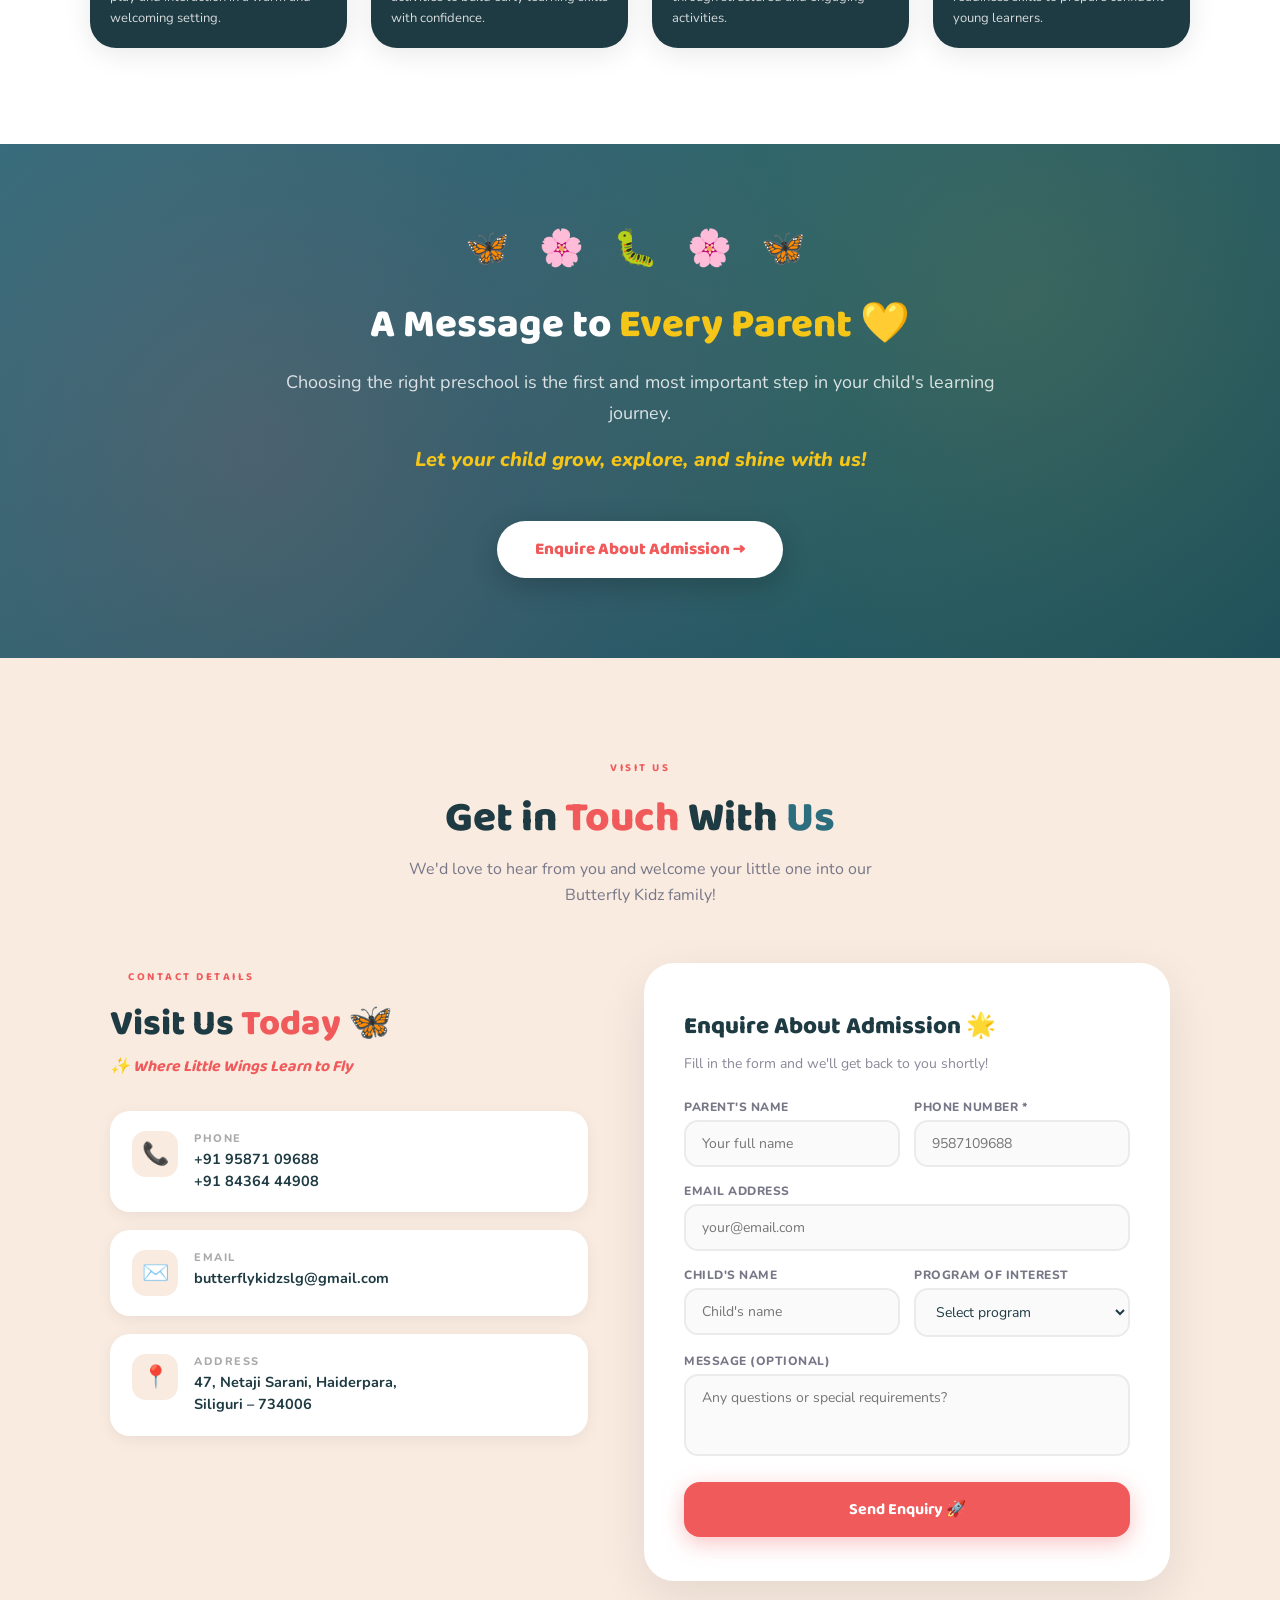
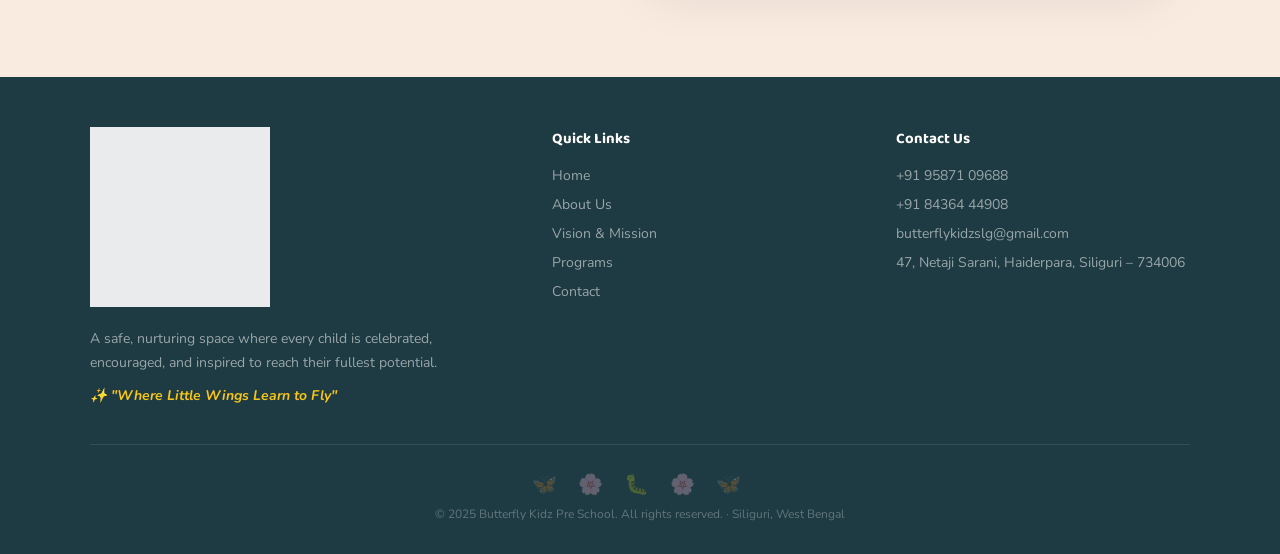
==== commit e4b425a7: "Adding phone number validation" ====
--- a/index.html
+++ b/index.html
@@ -180,25 +180,57 @@
     <div class="contact-form-side reveal reveal-delay-1">
       <h3>Enquire About Admission 🌟</h3>
       <p class="sub">Fill in the form and we'll get back to you shortly!</p>
-      <div class="fg-row">
-        <div class="fg"><label>Parent's Name</label><input type="text" placeholder="Your full name"></div>
-        <div class="fg"><label>Phone Number</label><input type="tel" placeholder="+91 XXXXX XXXXX"></div>
-      </div>
-      <div class="fg"><label>Email Address</label><input type="email" placeholder="your@email.com"></div>
-      <div class="fg-row">
-        <div class="fg"><label>Child's Name</label><input type="text" placeholder="Child's name"></div>
-        <div class="fg"><label>Program of Interest</label>
-          <select>
-            <option value="">Select program</option>
-            <option>Playgroup (2+ years)</option>
-            <option>Nursery (3+ years)</option>
-            <option>LKG (4+ years)</option>
-            <option>UKG (5+ years)</option>
-          </select>
-        </div>
-      </div>
-      <div class="fg"><label>Message (Optional)</label><textarea placeholder="Any questions or special requirements?"></textarea></div>
-      <button class="submit-btn" onclick="handleSubmit(this)">Send Enquiry 🚀</button>
+      
+      <form id="enquiryForm">
+        <div class="fg-row">
+          <div class="fg">
+            <label>Parent's Name</label>
+            <input type="text" name="parent_name" placeholder="Your full name" required>
+          </div>
+          <div class="fg">
+            <label>Phone Number <span class="required">*</span></label>
+            <input 
+              type="tel" 
+              id="phone" 
+              name="phone" 
+              placeholder="9587109688" 
+              maxlength="13"
+              required>
+            <small id="phone-error" class="error-msg"></small>
+          </div>
+        </div>
+        
+        <div class="fg">
+          <label>Email Address</label>
+          <input type="email" name="email" placeholder="your@email.com">
+        </div>
+        
+        <div class="fg-row">
+          <div class="fg">
+            <label>Child's Name</label>
+            <input type="text" name="child_name" placeholder="Child's name" required>
+          </div>
+          <div class="fg">
+            <label>Program of Interest</label>
+            <select name="program" required>
+              <option value="">Select program</option>
+              <option>Playgroup (2+ years)</option>
+              <option>Nursery (3+ years)</option>
+              <option>LKG (4+ years)</option>
+              <option>UKG (5+ years)</option>
+            </select>
+          </div>
+        </div>
+        
+        <div class="fg">
+          <label>Message (Optional)</label>
+          <textarea name="message" placeholder="Any questions or special requirements?"></textarea>
+        </div>
+        
+        <button type="submit" id="submitBtn" class="submit-btn">Send Enquiry 🚀</button>
+      </form>
+      
+      <div id="submitStatus" class="submit-status"></div>
     </div>
   </div>
 </section>
@@ -238,16 +270,117 @@
 </footer>
 
 <script>
+  // Scroll reveal
   const obs = new IntersectionObserver((entries) => {
-    entries.forEach(e => { if (e.isIntersecting) { e.target.classList.add('visible'); obs.unobserve(e.target); } });
+    entries.forEach(e => { 
+      if(e.isIntersecting){ 
+        e.target.classList.add('visible'); 
+        obs.unobserve(e.target); 
+      } 
+    });
   }, { threshold: 0.1 });
+
   document.querySelectorAll('.reveal').forEach(el => obs.observe(el));
 
-  function handleSubmit(btn) {
-    btn.textContent = "✅ Enquiry Sent! We'll be in touch soon.";
-    btn.style.background = '#6DBF67';
-    btn.disabled = true;
-    setTimeout(() => { btn.textContent = 'Send Enquiry 🚀'; btn.style.background = ''; btn.disabled = false; }, 4000);
+  // ── Phone Number Validation ──
+  function validateIndianPhone(phone) {
+    // Remove all non-digit characters
+    const cleaned = phone.replace(/\D/g, '');
+    
+    // Indian mobile numbers: 10 digits (or 11/12 with +91 or 0)
+    if (cleaned.length === 10) {
+      return true;                    // 10 digit number (best case)
+    }
+    if (cleaned.length === 11 && cleaned.startsWith('0')) {
+      return true;                    // 0xxxxxxxxx
+    }
+    if ((cleaned.length === 12 || cleaned.length === 13) && cleaned.startsWith('91')) {
+      return true;                    // 91xxxxxxxxxx or +91xxxxxxxxxx
+    }
+    return false;
+  }
+
+  // Phone validation helpers
+  const phoneInput = document.getElementById('phone');
+  const phoneError = document.getElementById('phone-error');
+
+  // Clear any error when user edits value (deferred validation until submit)
+  if (phoneInput) {
+    phoneInput.addEventListener('input', function() {
+      if (this.value.trim() === '') {
+        phoneError.textContent = '';
+        this.style.borderColor = '';
+      } else {
+        // Keep the input neutral while typing; final validation is at submit
+        phoneError.textContent = '';
+        this.style.borderColor = '';
+      }
+    });
+  }
+
+  // ── Form Submit Handler with Validation ──
+  const form = document.getElementById('enquiryForm');
+  const submitBtn = document.getElementById('submitBtn');
+  const submitStatus = document.getElementById('submitStatus');
+
+  if (form) {
+    form.addEventListener('submit', async function(e) {
+      e.preventDefault();
+
+      const phoneValue = phoneInput ? phoneInput.value.trim() : '';
+
+      // Final validation before submit
+      if (!validateIndianPhone(phoneValue)) {
+        phoneError.textContent = '❌ Please enter a valid Indian phone number';
+        phoneError.style.color = '#dc3545';
+        phoneInput.focus();
+        return;
+      }
+
+      // Disable button and show sending state
+      submitBtn.disabled = true;
+      submitBtn.textContent = 'Sending… ⏳';
+      submitStatus.className = 'submit-status sending';
+      submitStatus.textContent = 'Sending your enquiry…';
+
+      const data = {
+        parent_name : form.parent_name.value,
+        phone       : phoneValue,
+        email       : form.email.value || '(not provided)',
+        child_name  : form.child_name.value,
+        program     : form.program.value,
+        message     : form.message.value || '(none)',
+        timestamp   : new Date().toLocaleString('en-IN')
+      };
+
+      const SHEETS_URL = 'https://script.google.com/macros/s/AKfycby6ES_SnYkmXW09-bKp5-NrLtgC0C3tuNHsoRkpbLhoaC6d-jK6h1QwW8roe8z9jqJf/exec';
+
+      try {
+        await fetch(SHEETS_URL, {
+          method: 'POST',
+          mode: 'no-cors',
+          headers: { 'Content-Type': 'application/json' },
+          body: JSON.stringify(data)
+        });
+
+        submitStatus.className = 'submit-status success';
+        submitStatus.innerHTML = '✅ Enquiry sent successfully! We\'ll contact you soon. 🦋';
+        submitBtn.textContent = '✅ Enquiry Sent!';
+        form.reset();
+        
+        // Clear phone error
+        phoneError.textContent = '';
+        
+      } catch (err) {
+        submitStatus.className = 'submit-status error';
+        submitStatus.textContent = '❌ Failed to send. Please try again or call us directly.';
+      } finally {
+        setTimeout(() => {
+          submitBtn.disabled = false;
+          submitBtn.textContent = 'Send Enquiry 🚀';
+        }, 4000);
+      }
+    });
   }
 </script>
 </body>
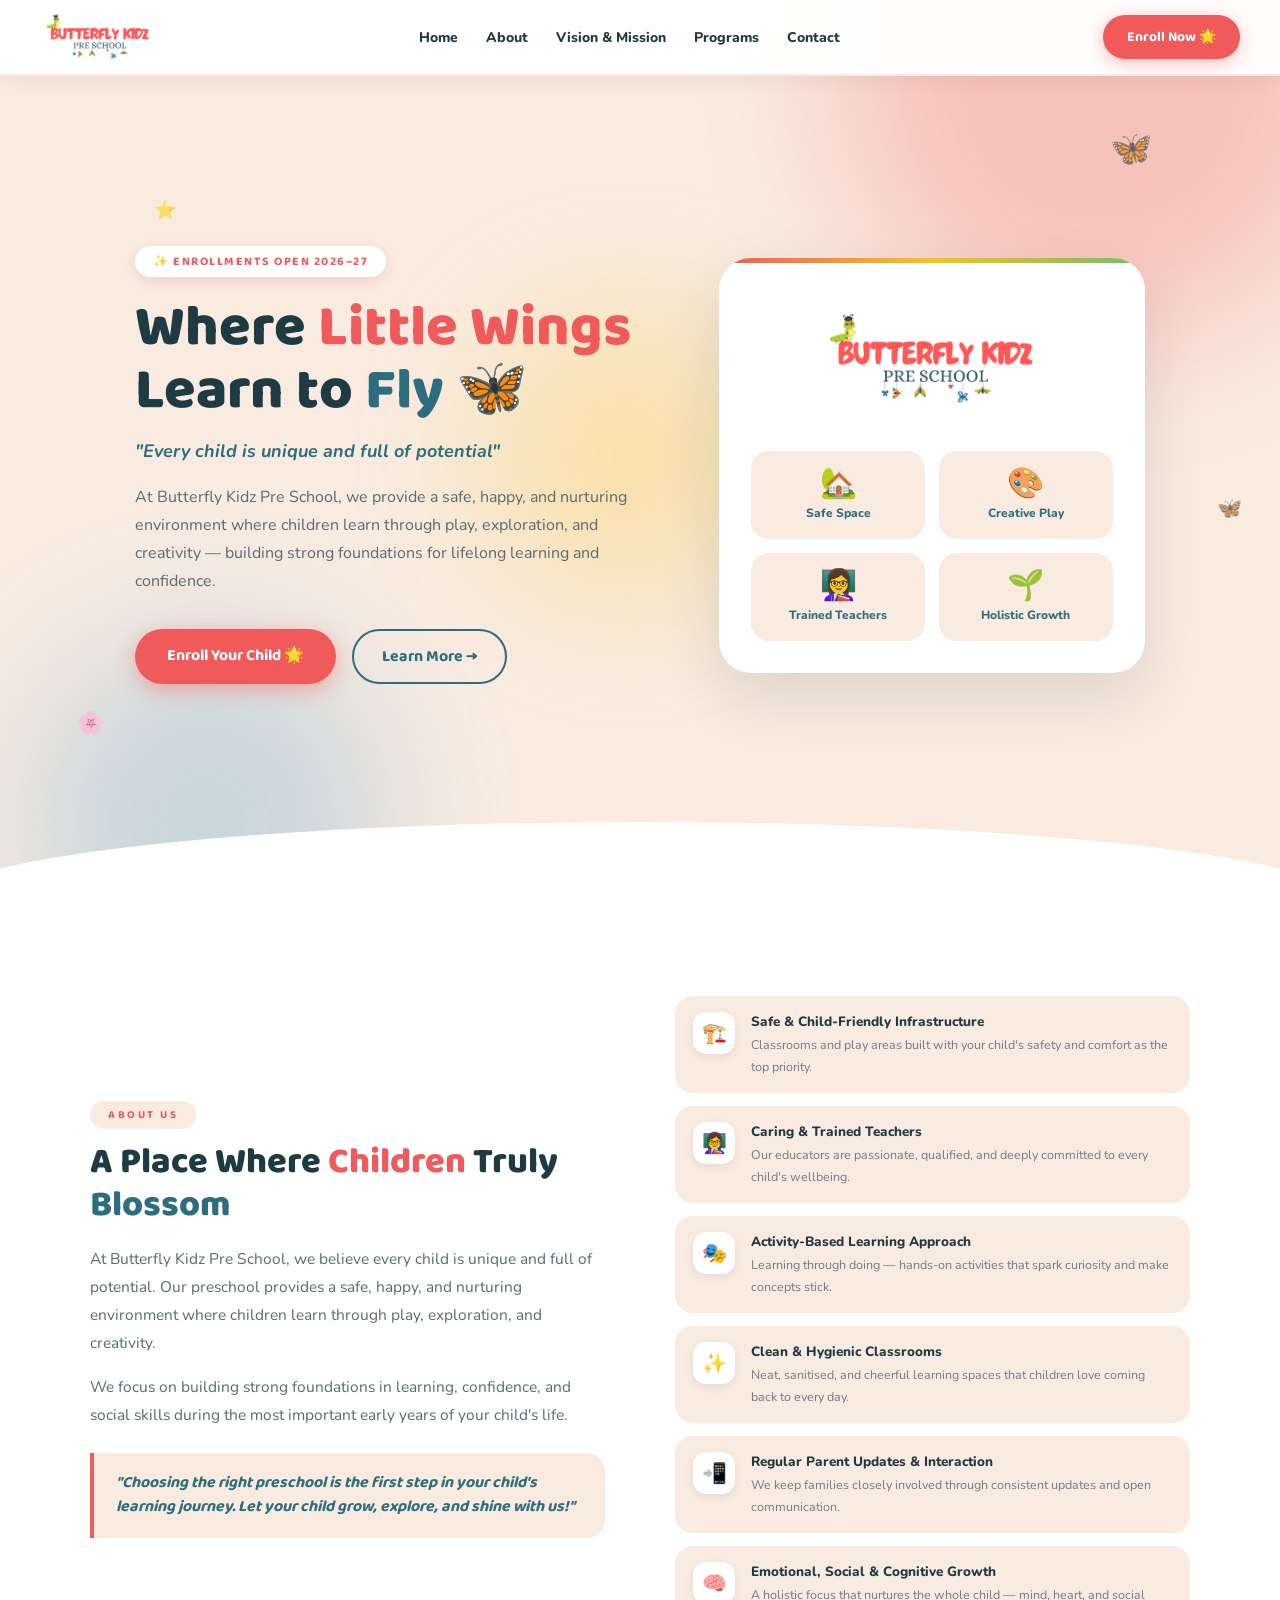
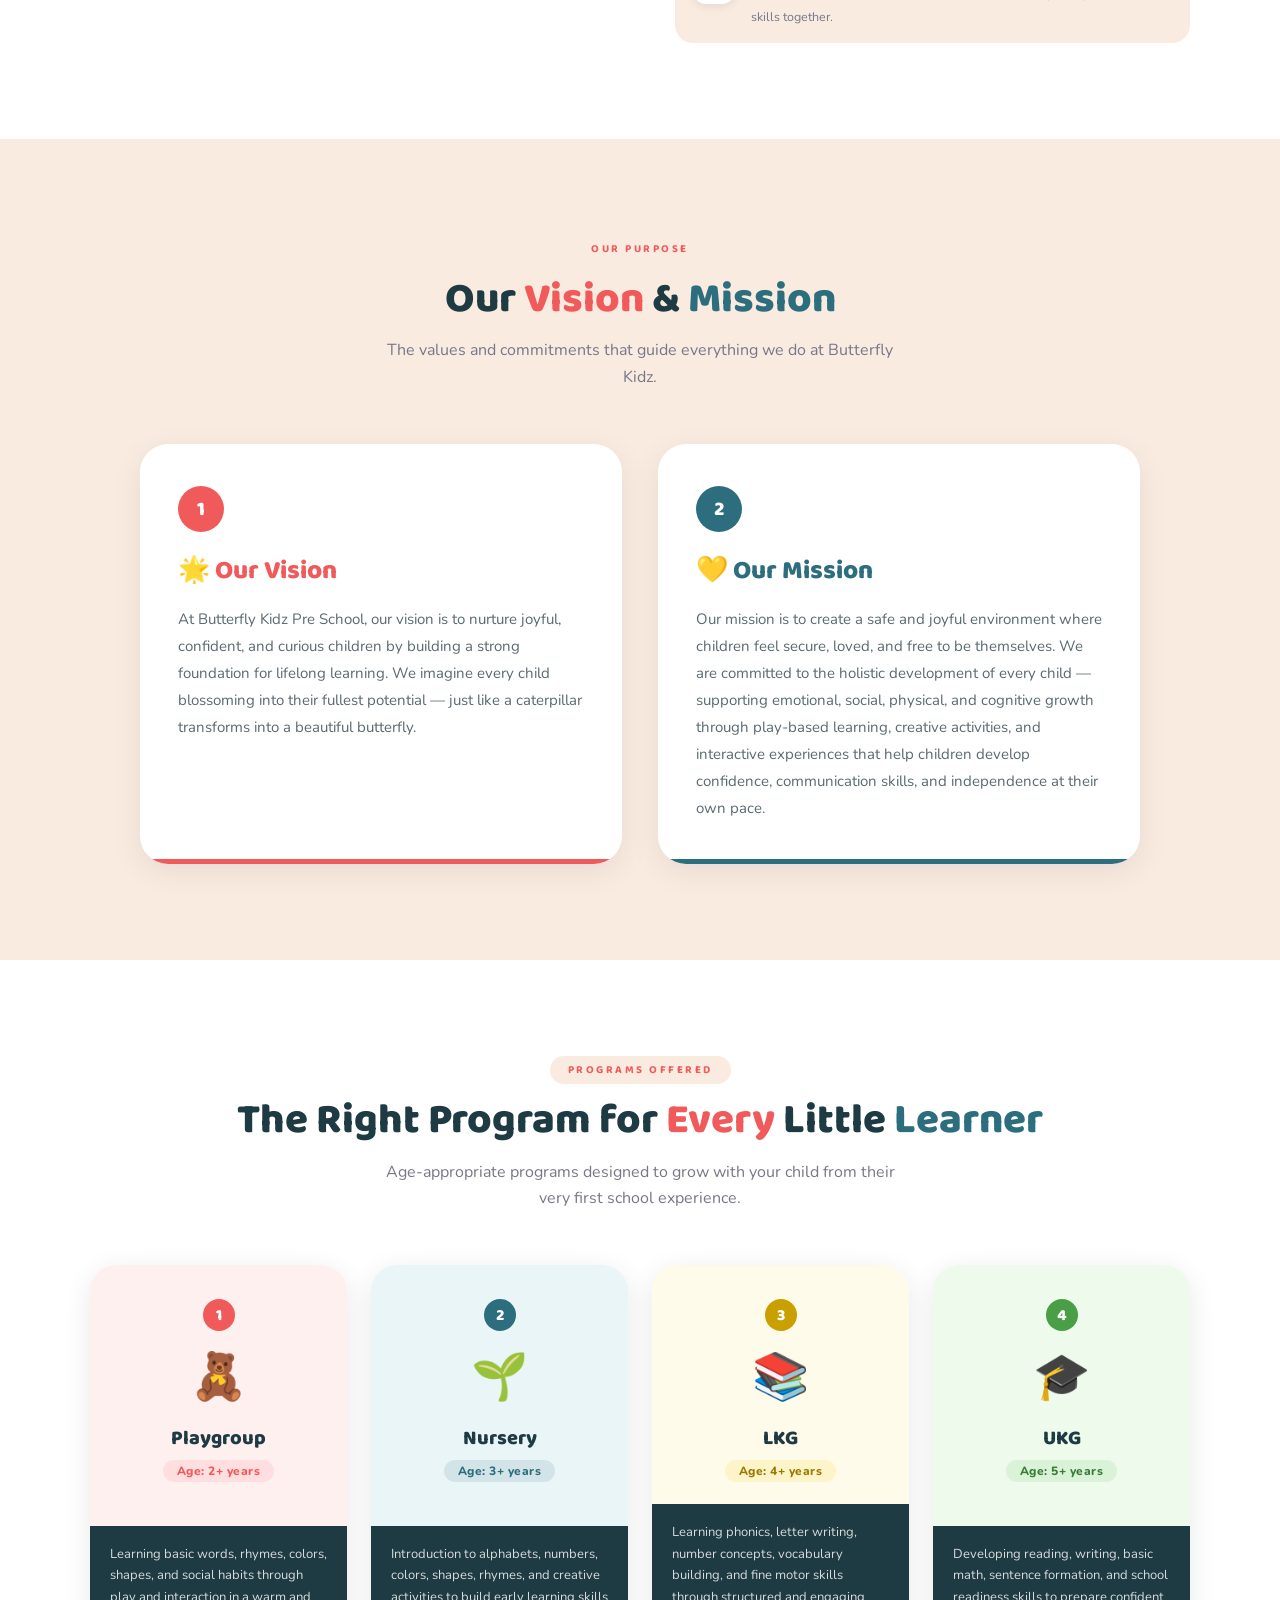
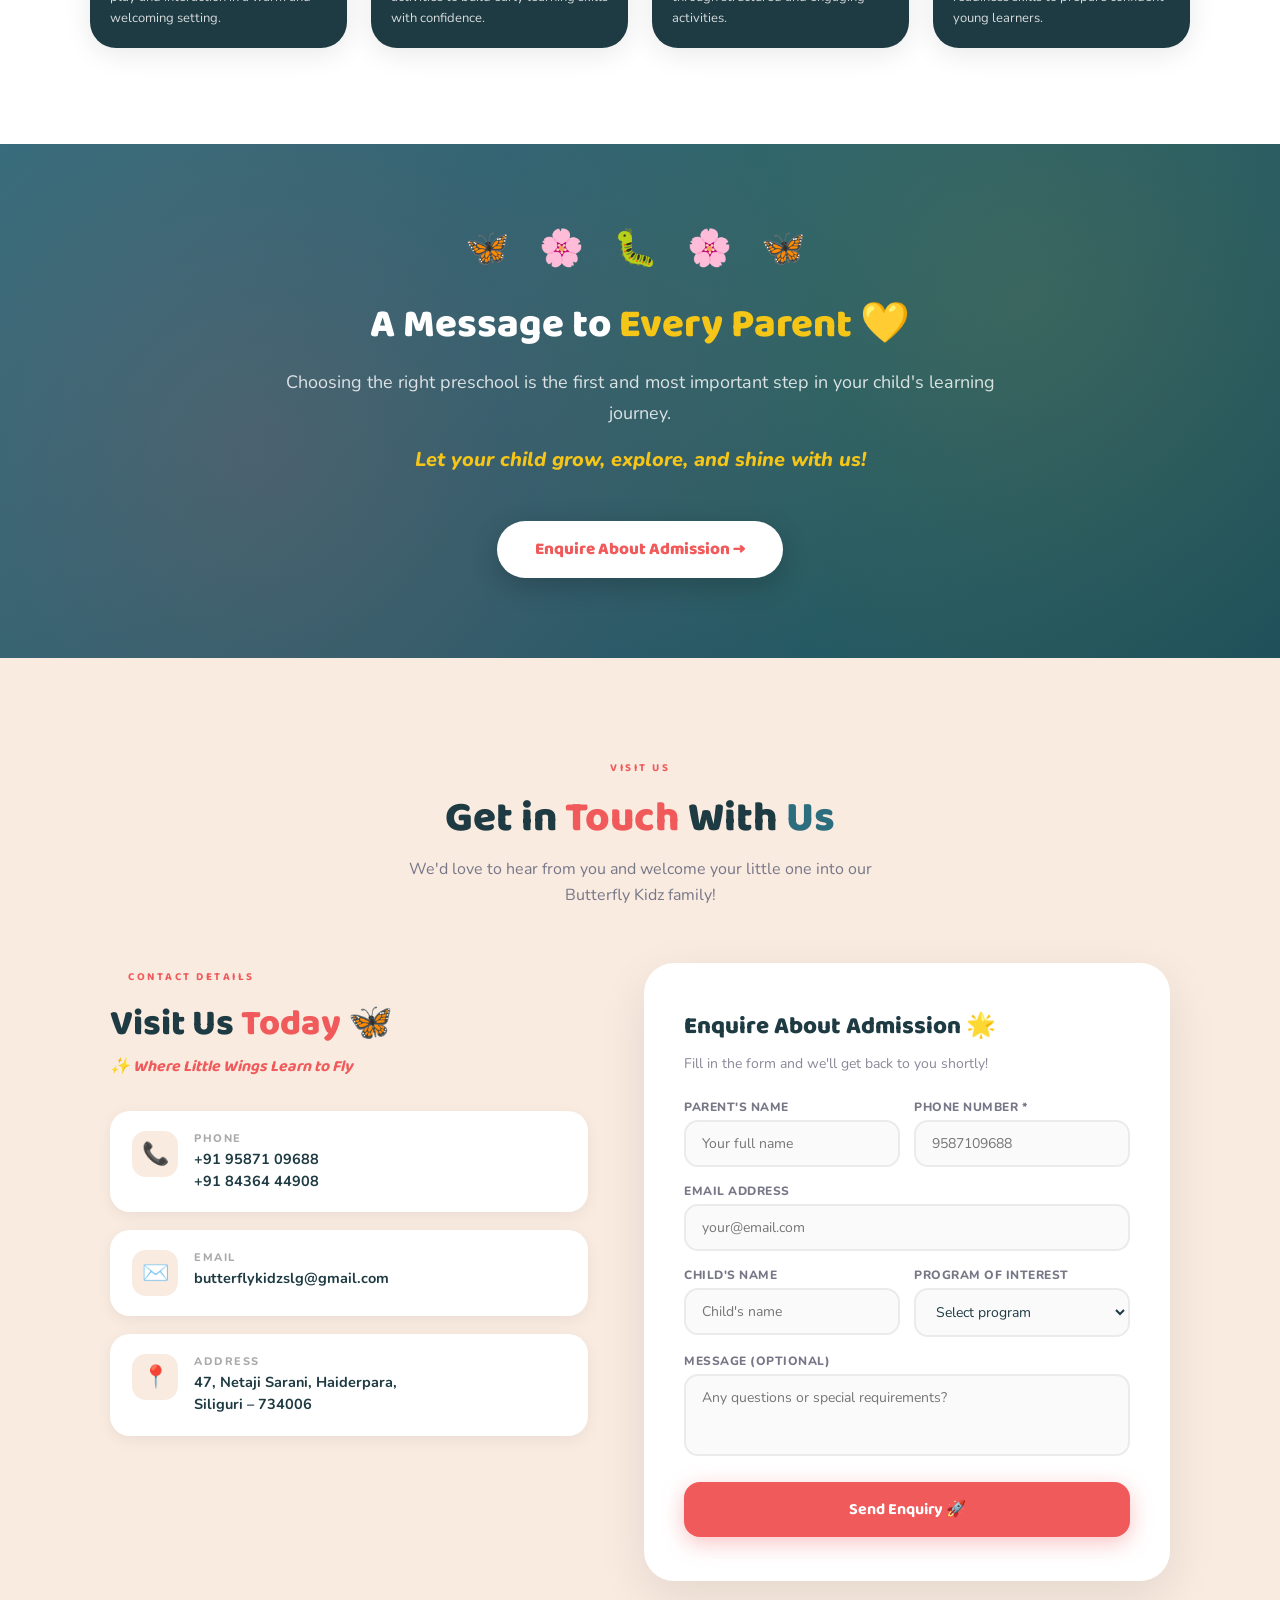
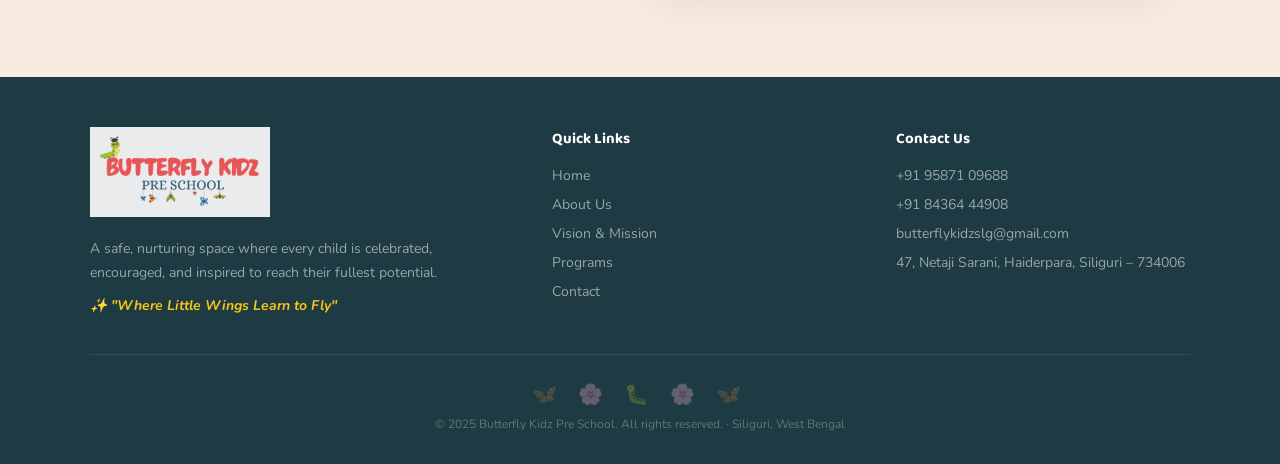
==== commit 43722f70: "Added clickable footer and image change" ====
--- a/index.html
+++ b/index.html
@@ -11,7 +11,7 @@
 
 <nav>
   <div class="nav-logo">
-    <img src="assets/images/Butterfly_kIDZ.png" alt="Butterfly Kidz Pre School Logo">
+    <img src="assets/images/Butterfly_Kidz_Logo.png" alt="Butterfly Kidz Pre School Logo">
   </div>
   <ul class="nav-links">
     <li><a href="#hero">Home</a></li>
@@ -44,7 +44,7 @@
     <div class="hero-visual">
       <div class="hero-card">
         <div class="hero-logo-wrap">
-          <img src="assets/images/Butterfly_kIDZ.png" alt="Butterfly Kidz Pre School">
+          <img src="assets/images/Butterfly_Kidz_Logo.png" alt="Butterfly Kidz Pre School">
         </div>
         <div class="pillars">
           <div class="pillar"><div class="pillar-icon">🏡</div><div class="pillar-label">Safe Space</div></div>
@@ -239,7 +239,7 @@
 <footer>
   <div class="footer-inner">
     <div class="footer-brand">
-      <img src="assets/images/Butterfly_kIDZ.png" alt="Butterfly Kidz Pre School">
+      <img src="assets/images/Butterfly_Kidz_Logo.png" alt="Butterfly Kidz Pre School">
       <p>A safe, nurturing space where every child is celebrated, encouraged, and inspired to reach their fullest potential.</p>
       <p class="motto-f">✨ "Where Little Wings Learn to Fly"</p>
     </div>
@@ -256,10 +256,18 @@
     <div class="footer-col">
       <h4>Contact Us</h4>
       <ul>
-        <li>+91 95871 09688</li>
-        <li>+91 84364 44908</li>
-        <li>butterflykidzslg@gmail.com</li>
-        <li>47, Netaji Sarani, Haiderpara, Siliguri – 734006</li>
+        <li><a href="tel:+919587109688">+91 95871 09688</a></li>
+        <li><a href="tel:+918436444908">+91 84364 44908</a></li>      
+        <li>
+          <a href="mailto:butterflykidzslg@gmail.com?subject=Admission Enquiry">
+            butterflykidzslg@gmail.com
+          </a>
+        </li>
+        <li>
+          <a href="https://maps.app.goo.gl/8MQBQs9ytwfuMW1U6" target="_blank">
+            47, Netaji Sarani, Haiderpara, Siliguri – 734006
+          </a>
+        </li>
       </ul>
     </div>
   </div>
--- a/assets/css/style.css
+++ b/assets/css/style.css
@@ -297,7 +297,7 @@
     display: grid; grid-template-columns: 1.4fr 1fr 1fr; gap: 50px;
     padding-bottom: 36px; border-bottom: 1px solid rgba(255,255,255,0.1); margin-bottom: 26px;
   }
-  .footer-brand img { max-width: 180px; filter: brightness(10); opacity: 0.9; margin-bottom: 14px; }
+  .footer-brand img { max-width: 180px; filter: brightness(1); opacity: 0.9; margin-bottom: 14px; }
   .footer-brand p { color: rgba(255,255,255,0.55); font-size: 14px; line-height: 1.7; }
   .footer-brand .motto-f { color: var(--yellow); font-style: italic; font-weight: 700; margin-top: 10px; font-size: 14px; }
   .footer-col h4 { font-family: 'Baloo 2', cursive; font-weight: 700; color: white; margin-bottom: 14px; font-size: 15px; }
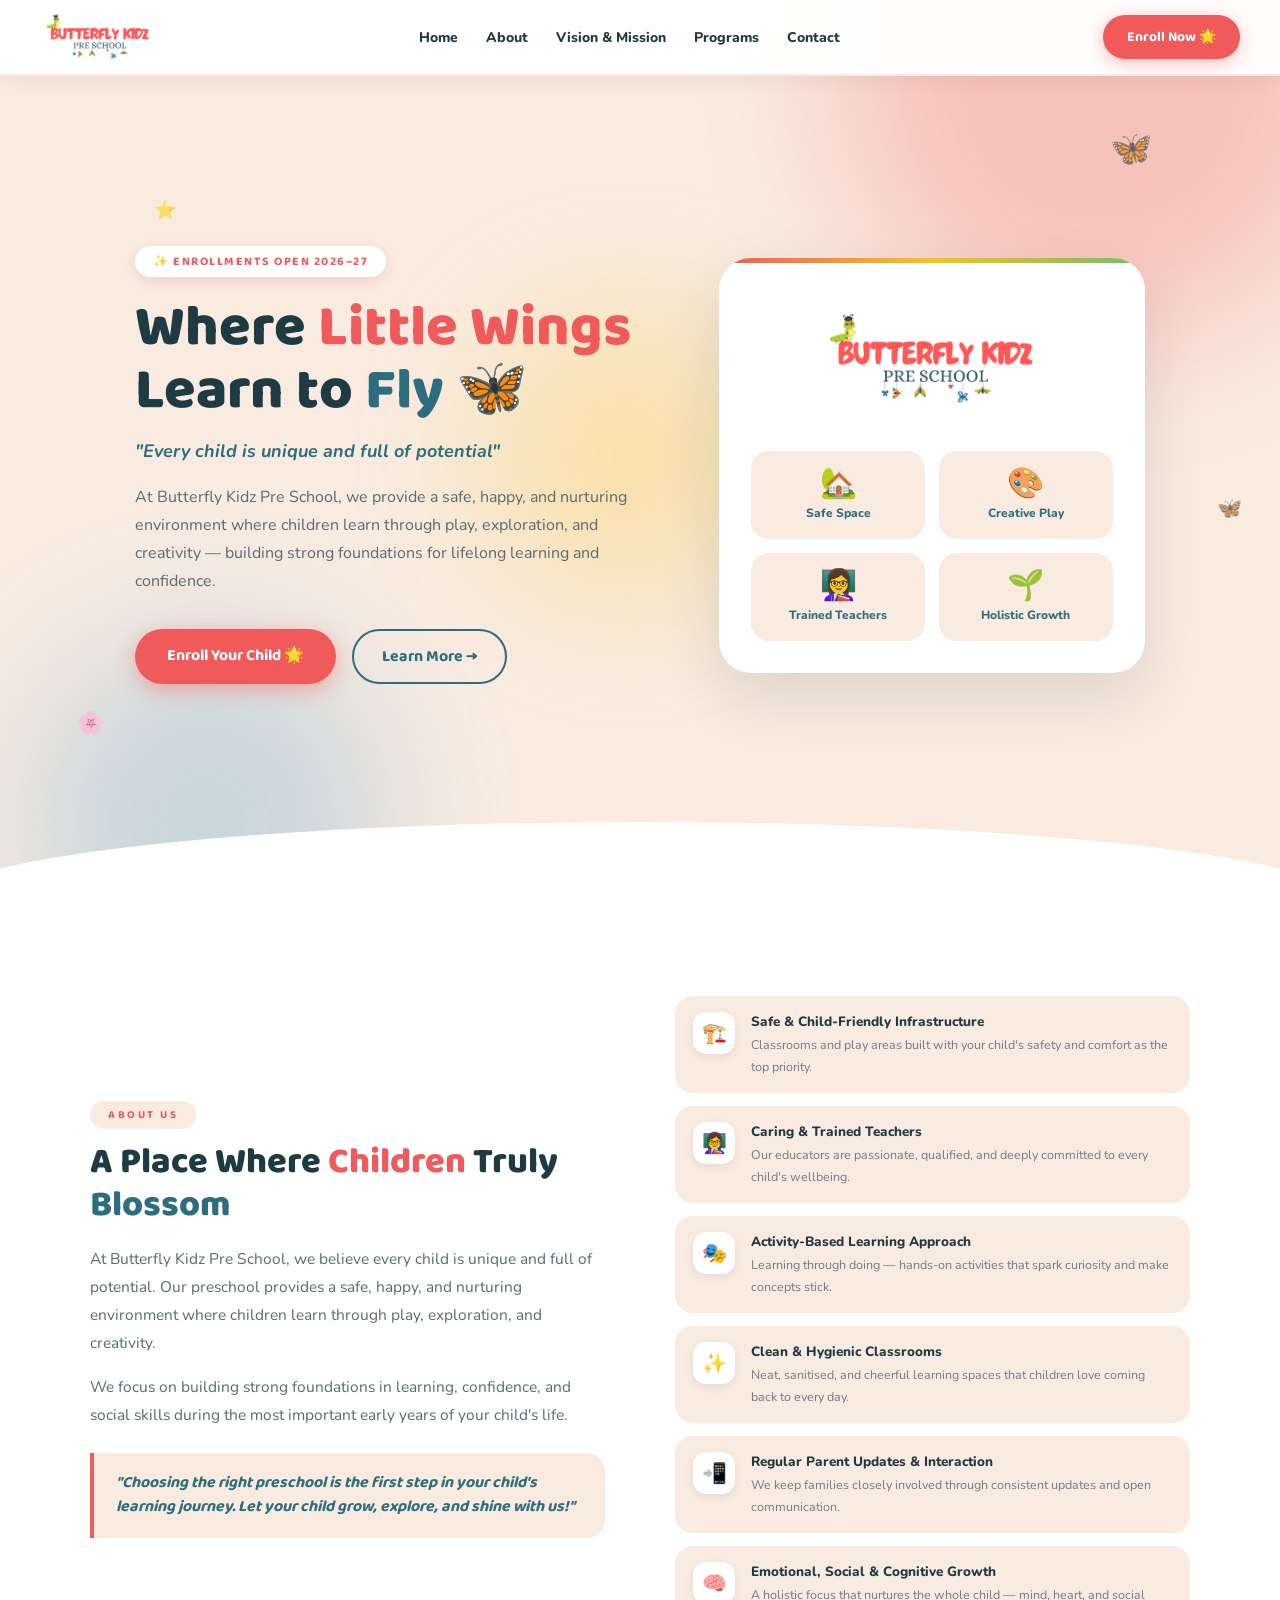
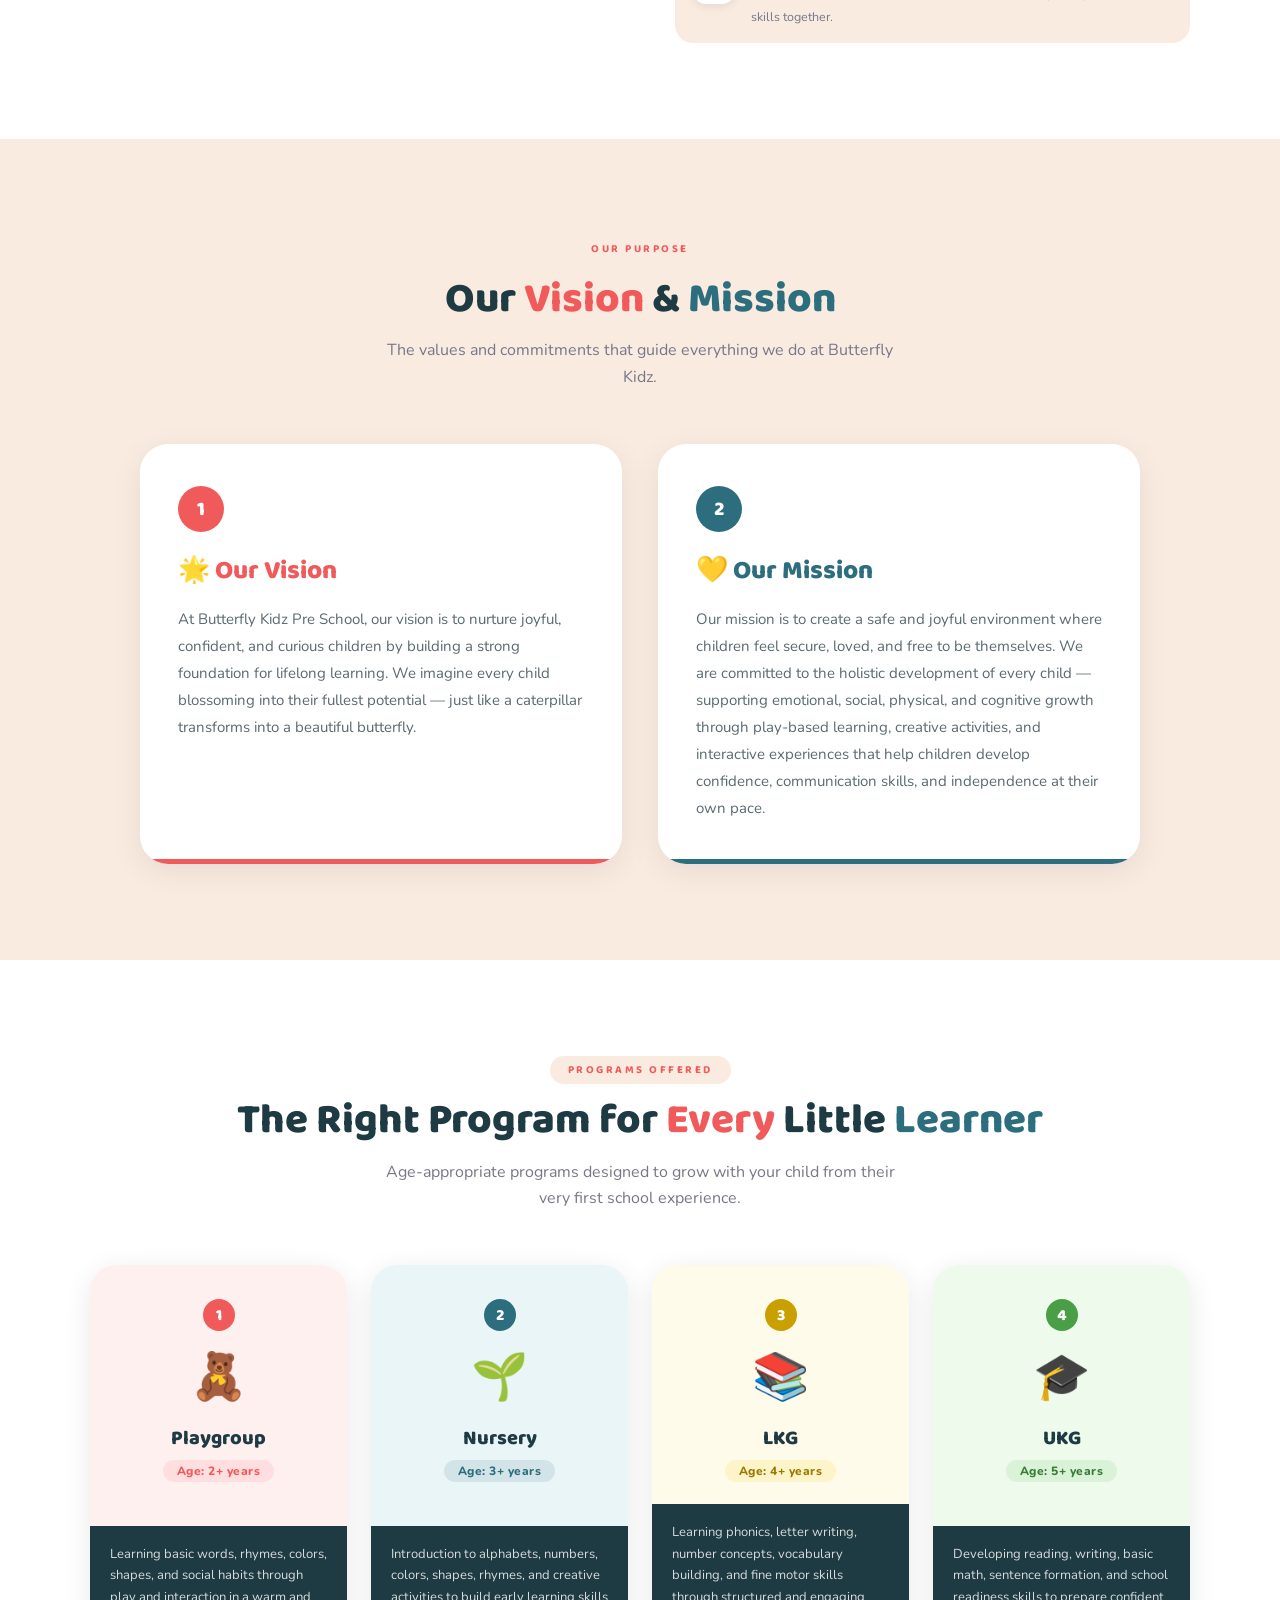
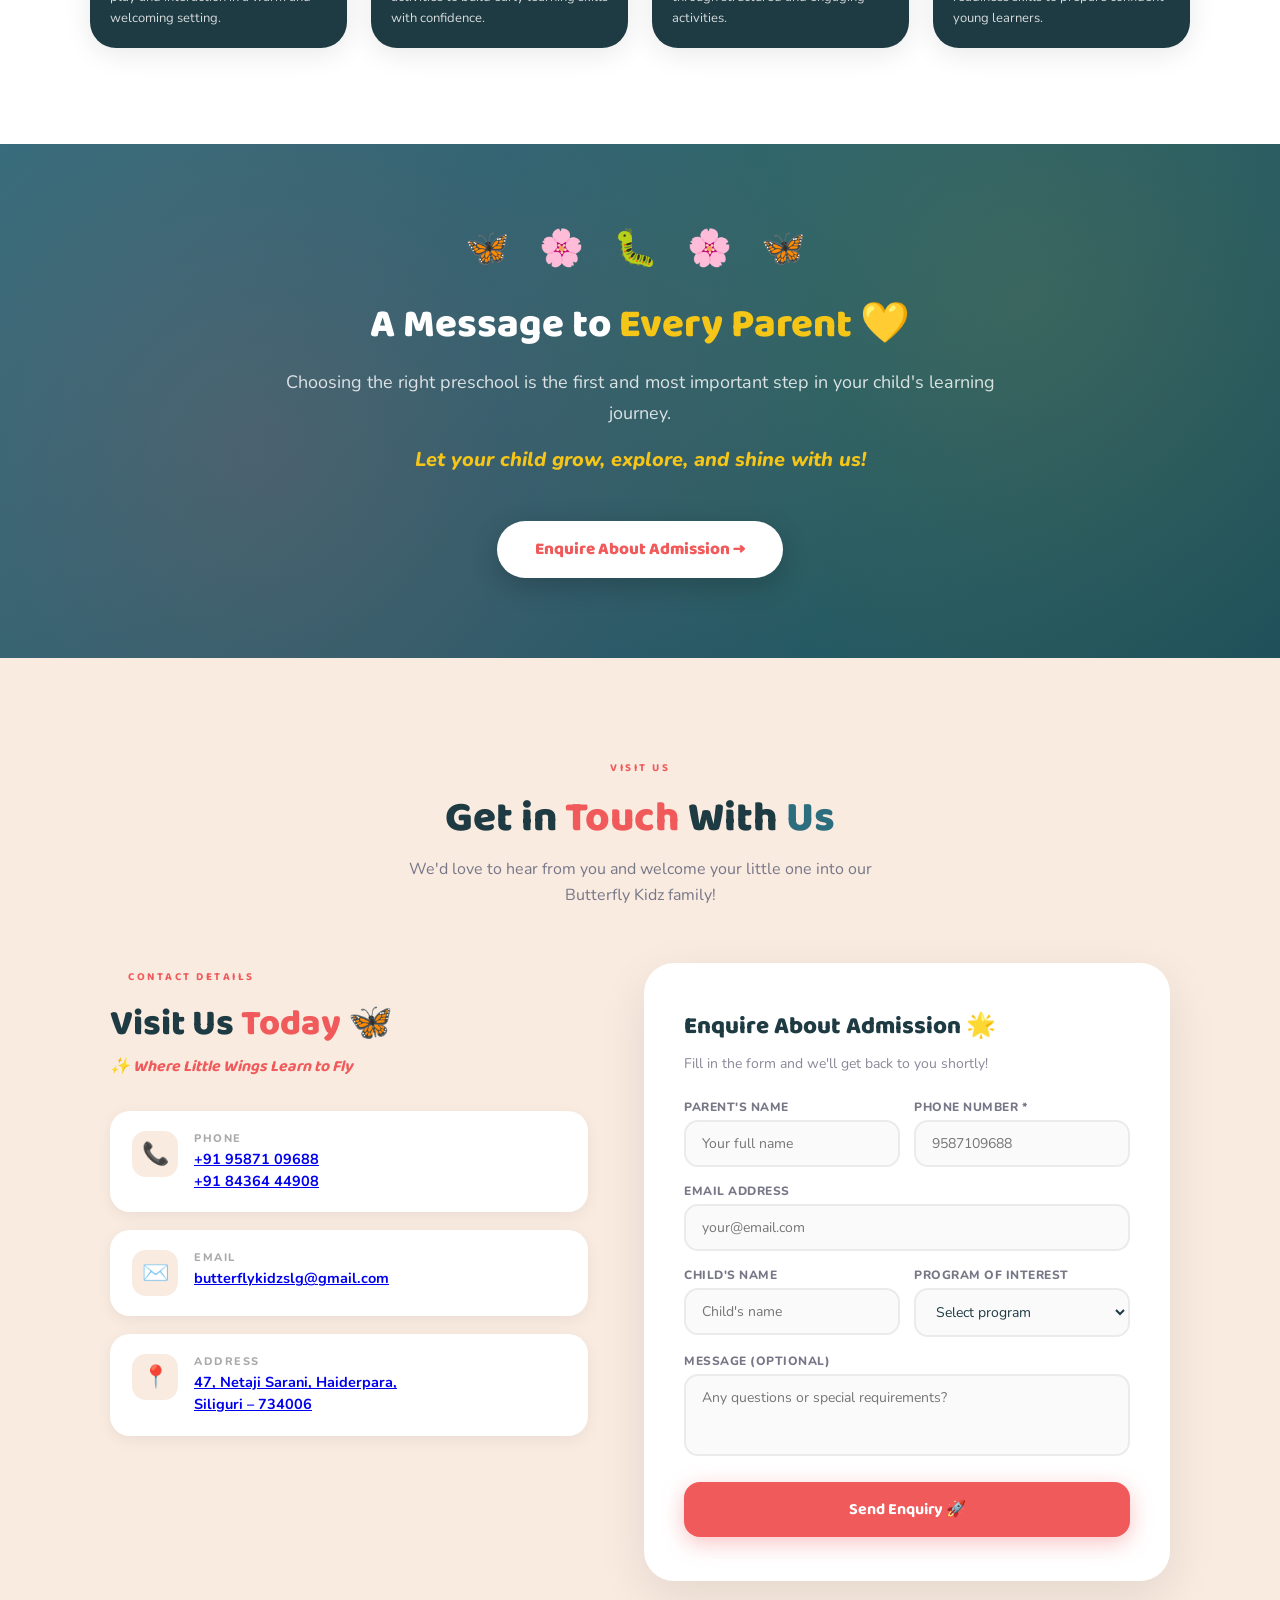
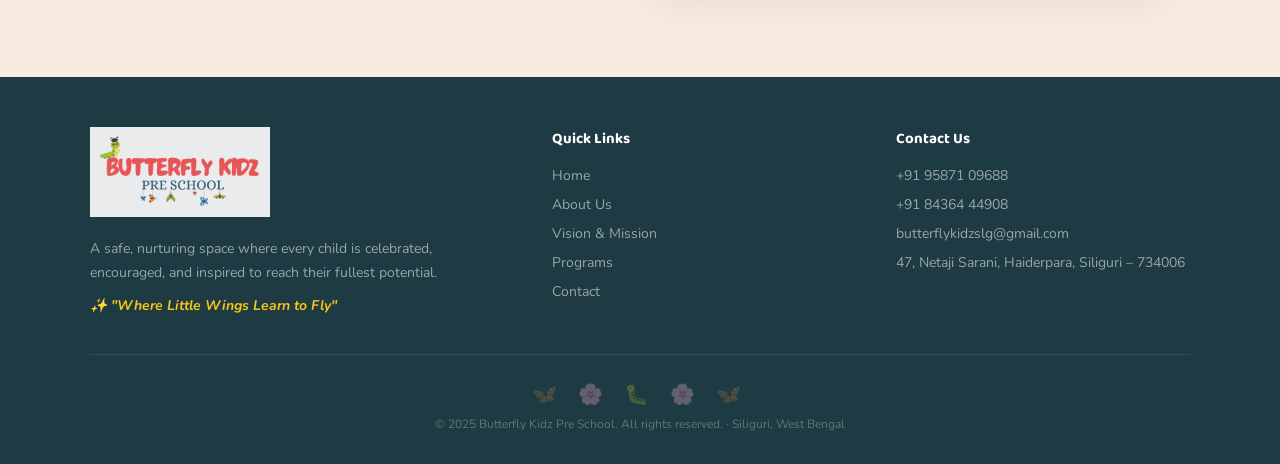
==== commit cc55de0e: "Added clickable contact" ====
--- a/index.html
+++ b/index.html
@@ -172,9 +172,12 @@
       <h2>Visit Us <span style="color:var(--red)">Today</span> 🦋</h2>
       <p class="motto-line">✨ Where Little Wings Learn to Fly</p>
       <div class="c-items">
-        <div class="c-item"><div class="c-ico">📞</div><div class="c-info"><p class="label">Phone</p><p class="val">+91 95871 09688<br>+91 84364 44908</p></div></div>
-        <div class="c-item"><div class="c-ico">✉️</div><div class="c-info"><p class="label">Email</p><p class="val">butterflykidzslg@gmail.com</p></div></div>
-        <div class="c-item"><div class="c-ico">📍</div><div class="c-info"><p class="label">Address</p><p class="val">47, Netaji Sarani, Haiderpara,<br>Siliguri – 734006</p></div></div>
+        <div class="c-item"><div class="c-ico">📞</div><div class="c-info"><p class="label">Phone</p><p class="val"><a href="tel:+919587109688">+91 95871 09688</a><br>
+        <a href="tel:+918436444908">+91 84364 44908</a></p></div></div>
+        <div class="c-item"><div class="c-ico">✉️</div><div class="c-info"><p class="label">Email</p><p class="val"><a href="mailto:butterflykidzslg@gmail.com?subject=Admission Enquiry">butterflykidzslg@gmail.com</a></p></div></div>
+        <div class="c-item"><div class="c-ico">📍</div><div class="c-info"><p class="label">Address</p><p class="val"><a href="https://maps.google.com/?q=47, Netaji Sarani, Haiderpara, Siliguri 734006" target="_blank">
+          47, Netaji Sarani, Haiderpara,<br>Siliguri – 734006
+        </a></p></div></div>
       </div>
     </div>
     <div class="contact-form-side reveal reveal-delay-1">
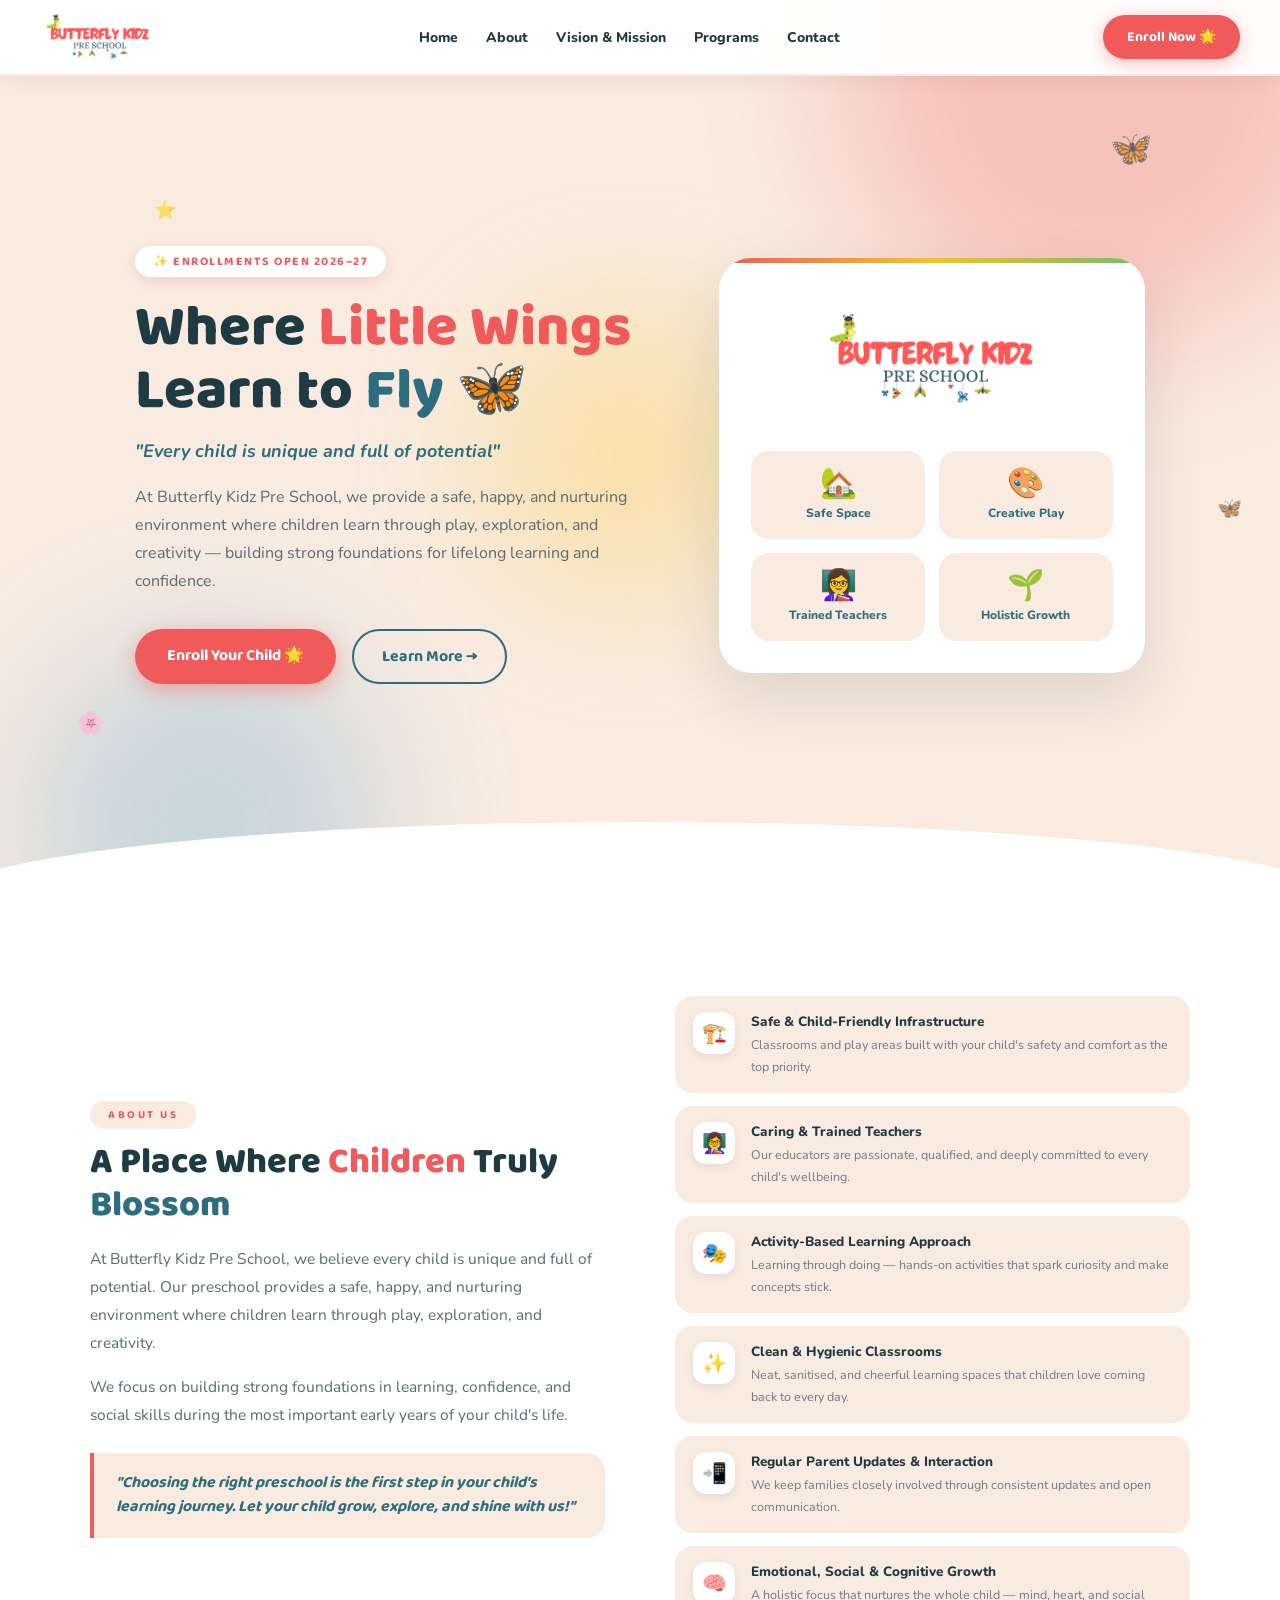
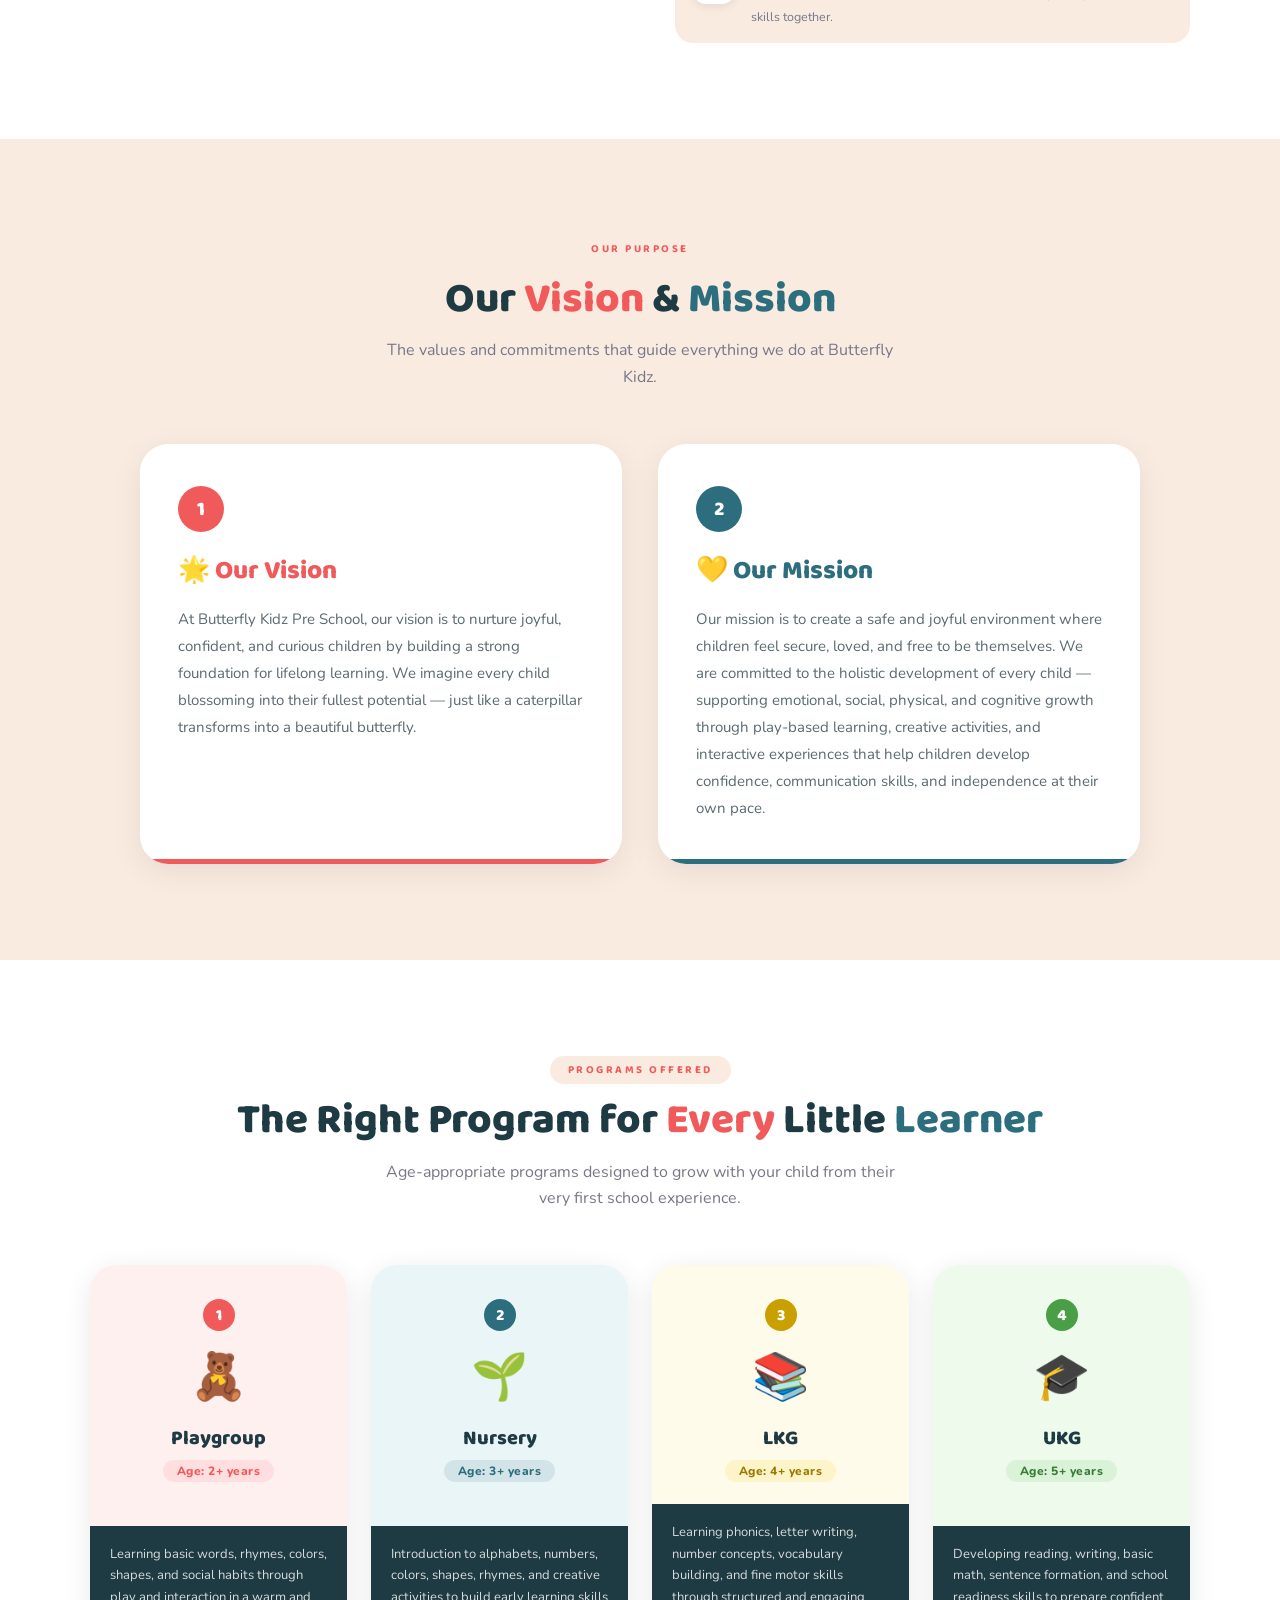
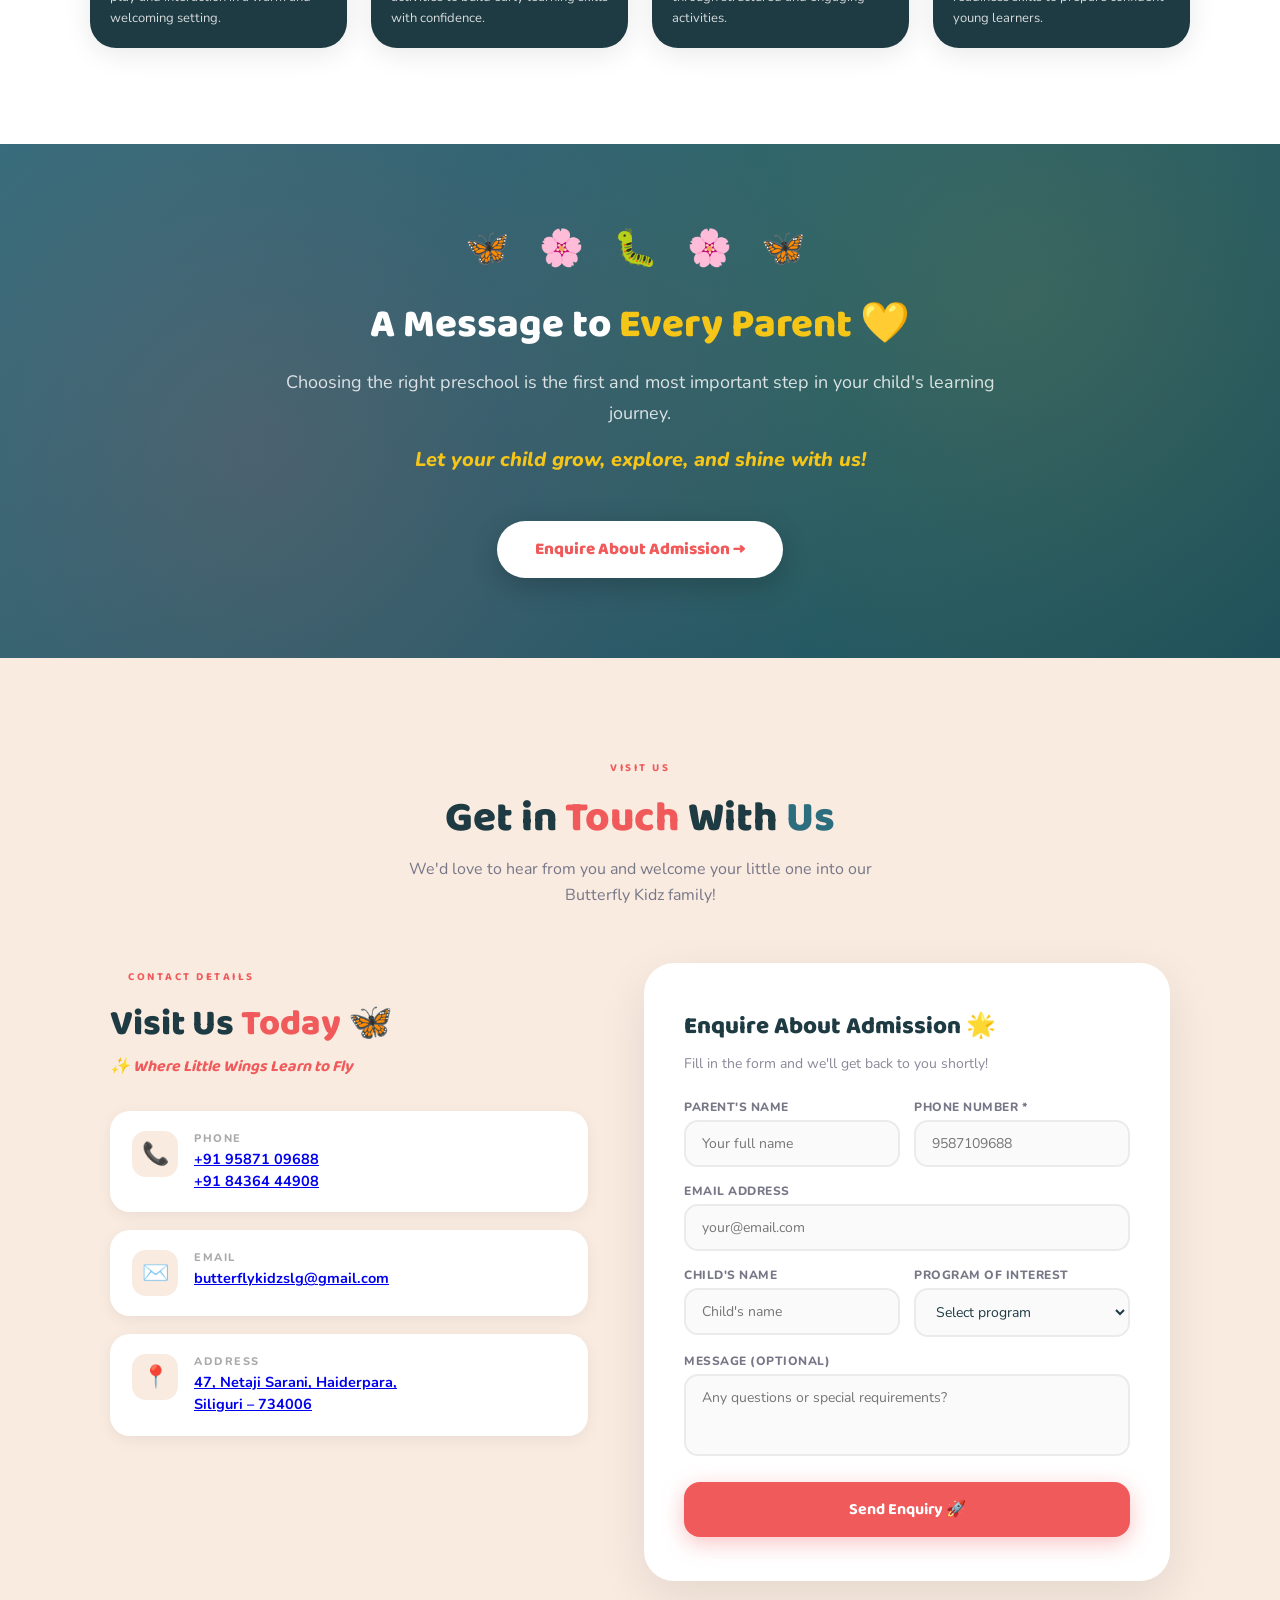
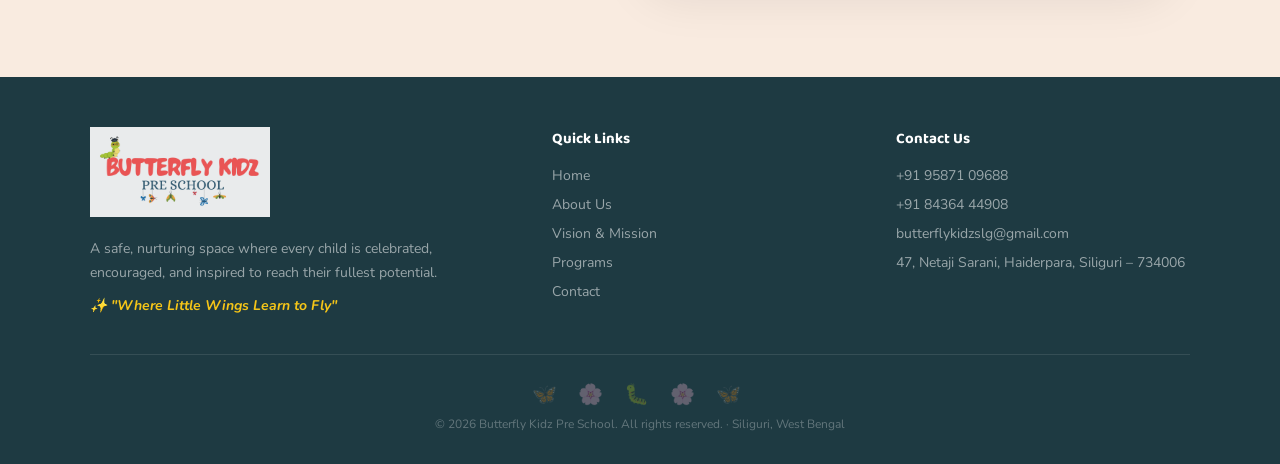
==== commit f720d224: "fixed address and c2026" ====
--- a/index.html
+++ b/index.html
@@ -4,6 +4,9 @@
 <meta charset="UTF-8">
 <meta name="viewport" content="width=device-width, initial-scale=1.0">
 <title>Butterfly Kidz Pre School – Where Little Wings Learn to Fly</title>
+<link rel="icon" href="assets/favicons/favicon.ico">
+<link rel="icon" type="image/png" sizes="32x32" href="assets/favicons/favicon-32.png">
+<link rel="icon" type="image/png" sizes="16x16" href="assets/favicons/favicon-16.png">
 <link href="https://fonts.googleapis.com/css2?family=Baloo+2:wght@400;600;700;800&family=Nunito:wght@400;500;600;700;800&display=swap" rel="stylesheet">
 <link rel="stylesheet" href="assets/css/style.css">
 </head>
@@ -175,7 +178,7 @@
         <div class="c-item"><div class="c-ico">📞</div><div class="c-info"><p class="label">Phone</p><p class="val"><a href="tel:+919587109688">+91 95871 09688</a><br>
         <a href="tel:+918436444908">+91 84364 44908</a></p></div></div>
         <div class="c-item"><div class="c-ico">✉️</div><div class="c-info"><p class="label">Email</p><p class="val"><a href="mailto:butterflykidzslg@gmail.com?subject=Admission Enquiry">butterflykidzslg@gmail.com</a></p></div></div>
-        <div class="c-item"><div class="c-ico">📍</div><div class="c-info"><p class="label">Address</p><p class="val"><a href="https://maps.google.com/?q=47, Netaji Sarani, Haiderpara, Siliguri 734006" target="_blank">
+        <div class="c-item"><div class="c-ico">📍</div><div class="c-info"><p class="label">Address</p><p class="val"><a href="https://maps.app.goo.gl/dsJKsj4GDy98kSgL9" target="_blank">
           47, Netaji Sarani, Haiderpara,<br>Siliguri – 734006
         </a></p></div></div>
       </div>
@@ -276,7 +279,7 @@
   </div>
   <div class="footer-bottom">
     <span class="footer-bflies">🦋 🌸 🐛 🌸 🦋</span>
-    © 2025 Butterfly Kidz Pre School. All rights reserved. · Siliguri, West Bengal
+    © 2026 Butterfly Kidz Pre School. All rights reserved. · Siliguri, West Bengal
   </div>
 </footer>
 
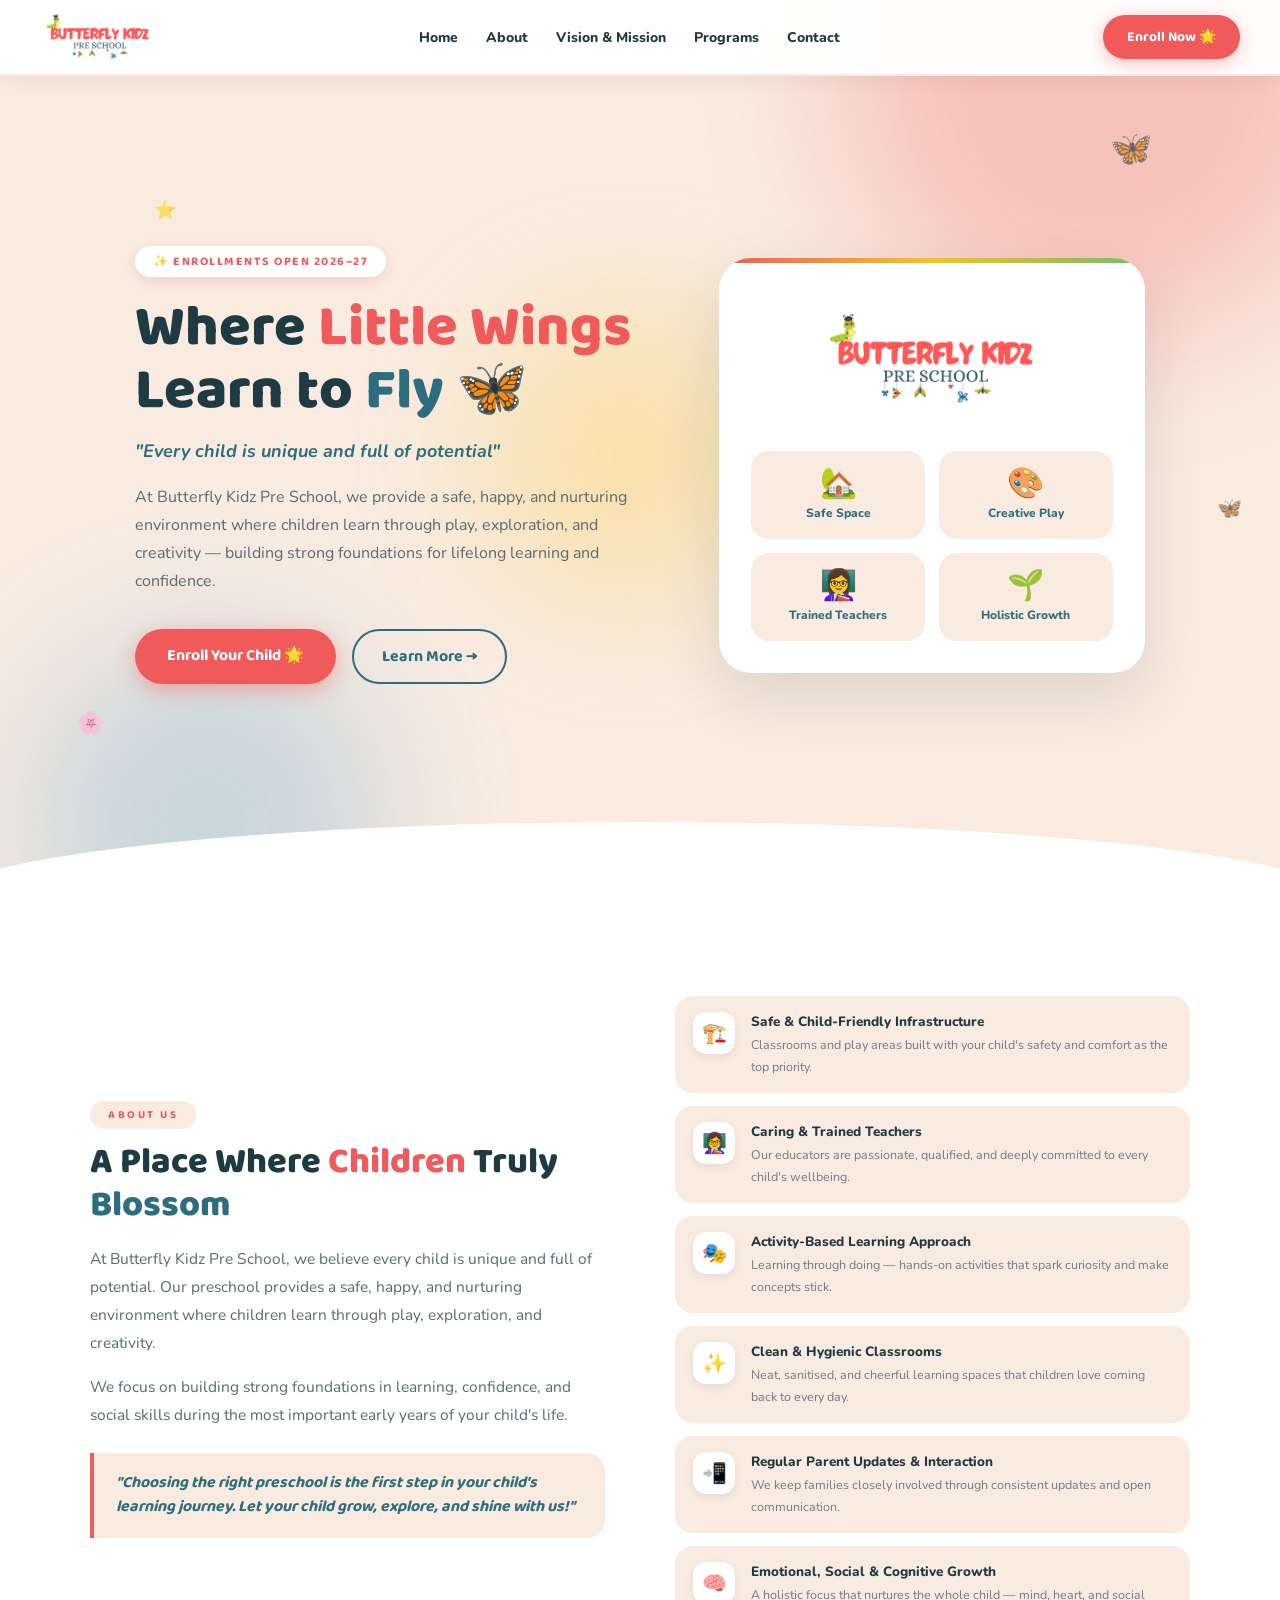
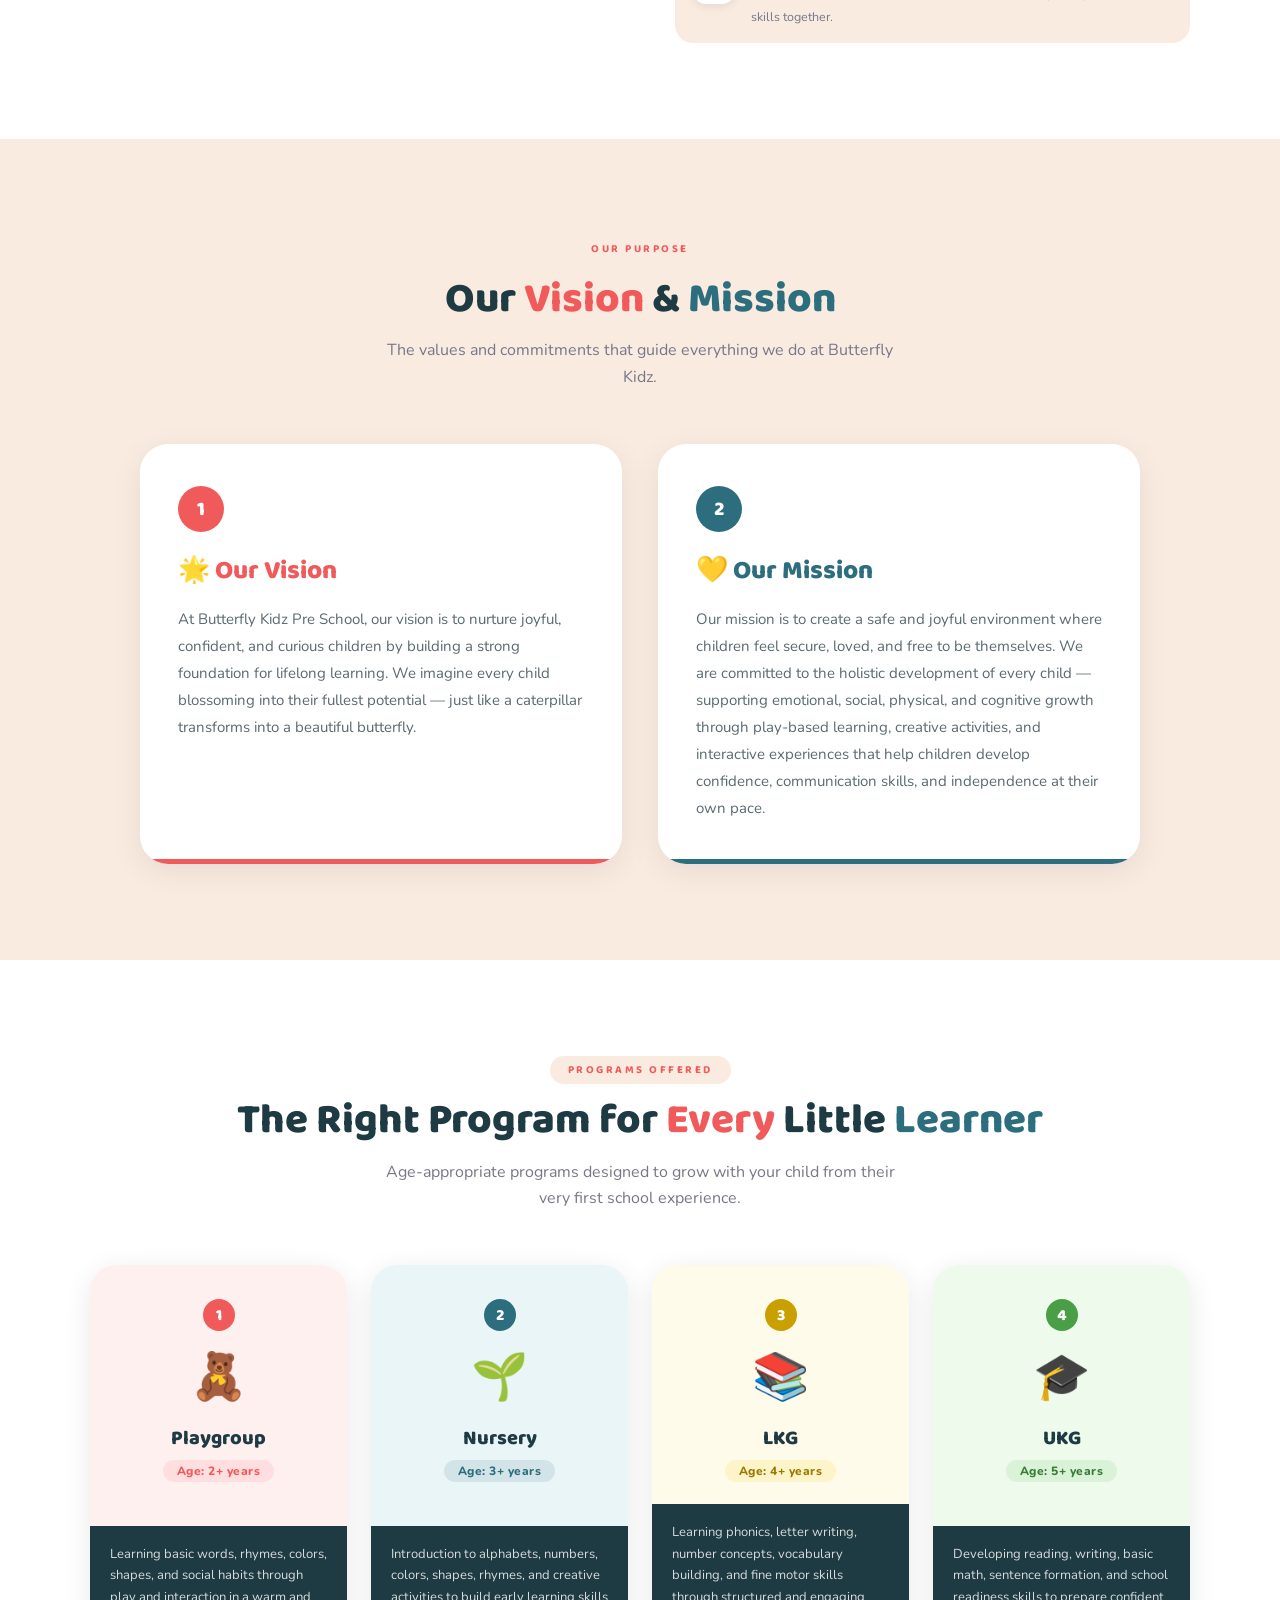
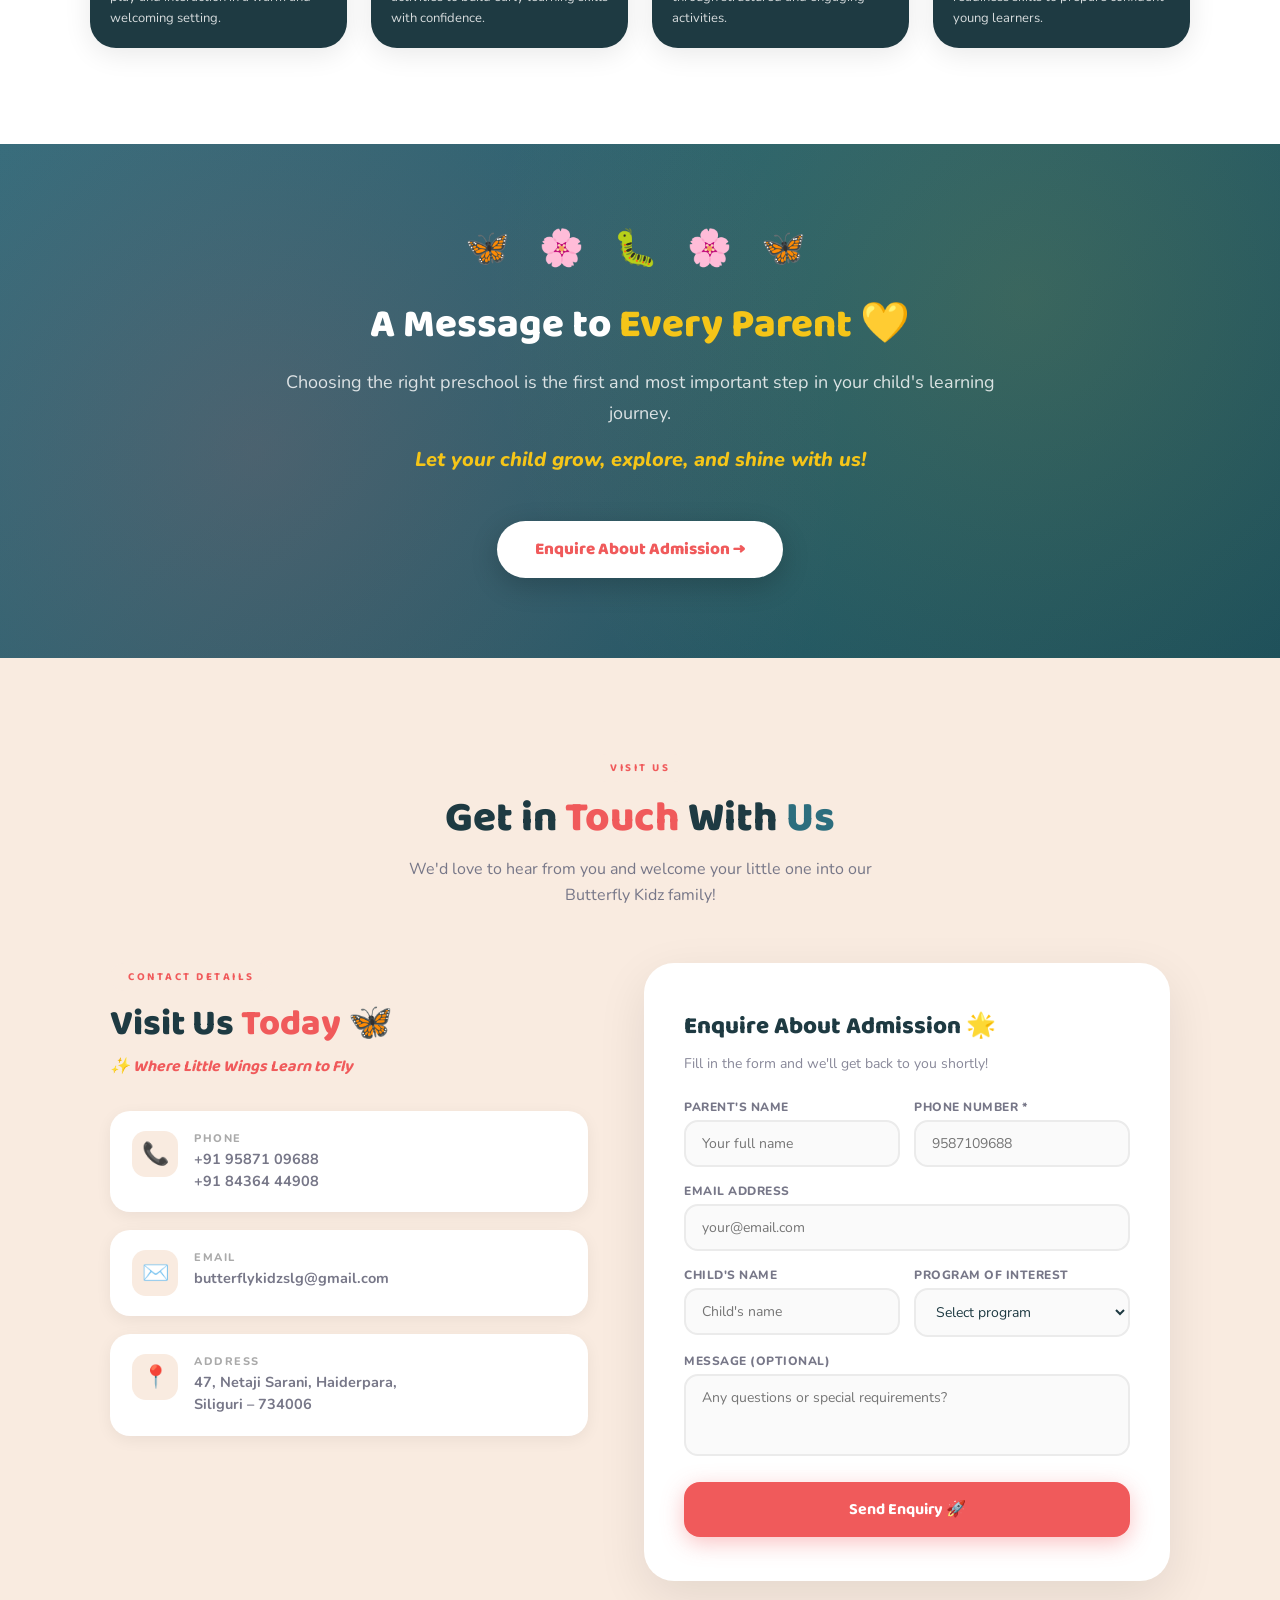
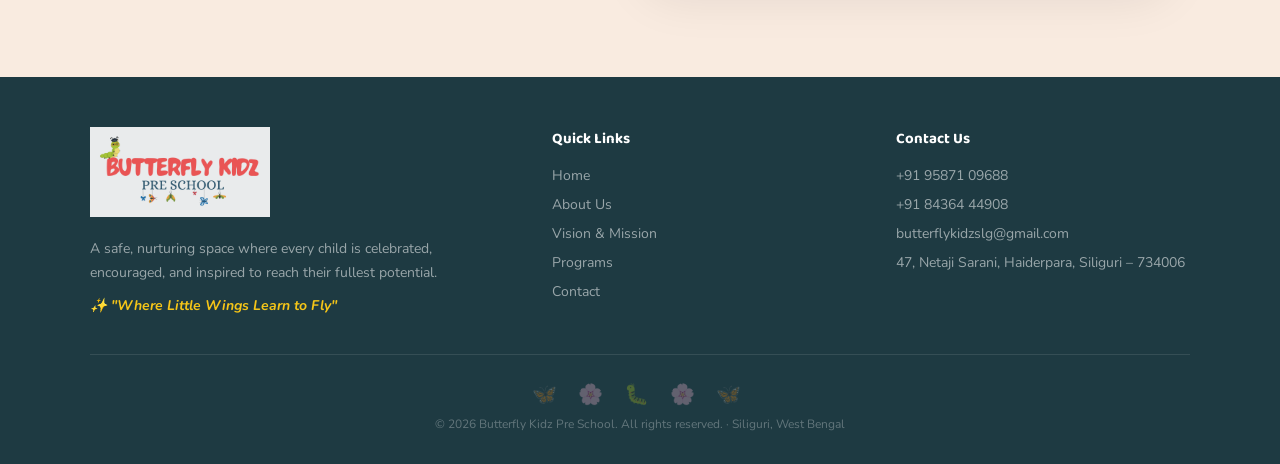
==== commit b54646f2: "added favicons" ====
--- a/index.html
+++ b/index.html
@@ -175,10 +175,10 @@
       <h2>Visit Us <span style="color:var(--red)">Today</span> 🦋</h2>
       <p class="motto-line">✨ Where Little Wings Learn to Fly</p>
       <div class="c-items">
-        <div class="c-item"><div class="c-ico">📞</div><div class="c-info"><p class="label">Phone</p><p class="val"><a href="tel:+919587109688">+91 95871 09688</a><br>
-        <a href="tel:+918436444908">+91 84364 44908</a></p></div></div>
-        <div class="c-item"><div class="c-ico">✉️</div><div class="c-info"><p class="label">Email</p><p class="val"><a href="mailto:butterflykidzslg@gmail.com?subject=Admission Enquiry">butterflykidzslg@gmail.com</a></p></div></div>
-        <div class="c-item"><div class="c-ico">📍</div><div class="c-info"><p class="label">Address</p><p class="val"><a href="https://maps.app.goo.gl/dsJKsj4GDy98kSgL9" target="_blank">
+        <div class="c-item"><div class="c-ico">📞</div><div class="c-info"><p class="label">Phone</p><p class="val"><a href="tel:+919587109688" style="color: #778; text-decoration: none;">+91 95871 09688</a><br>
+        <a href="tel:+918436444908" style="color: #778; text-decoration: none;">+91 84364 44908</a></p></div></div>
+        <div class="c-item"><div class="c-ico">✉️</div><div class="c-info"><p class="label">Email</p><p class="val"><a href="mailto:butterflykidzslg@gmail.com?subject=Admission Enquiry" style="color: #778; text-decoration: none;">butterflykidzslg@gmail.com</a></p></div></div>
+        <div class="c-item"><div class="c-ico">📍</div><div class="c-info"><p class="label">Address</p><p class="val"><a href="https://maps.app.goo.gl/dsJKsj4GDy98kSgL9" target="_blank" style="color: #778; text-decoration: none;">
           47, Netaji Sarani, Haiderpara,<br>Siliguri – 734006
         </a></p></div></div>
       </div>
